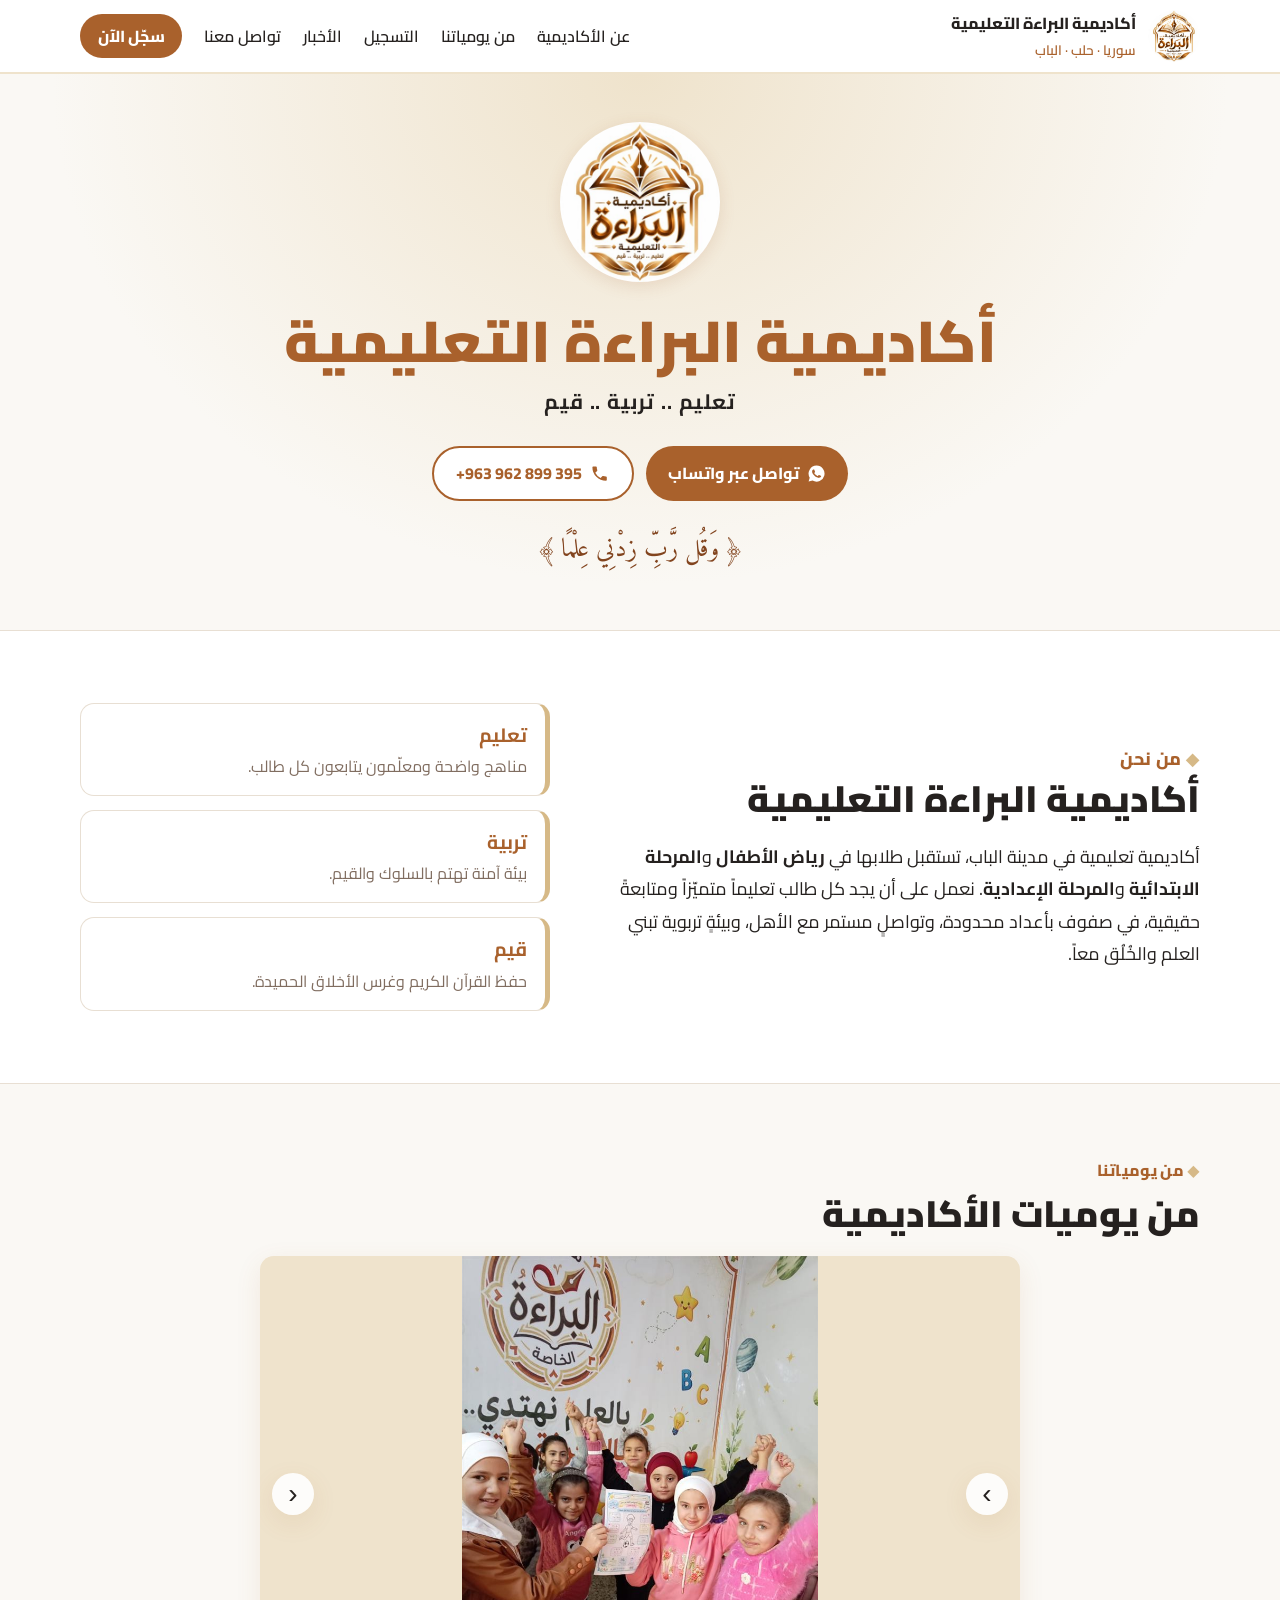
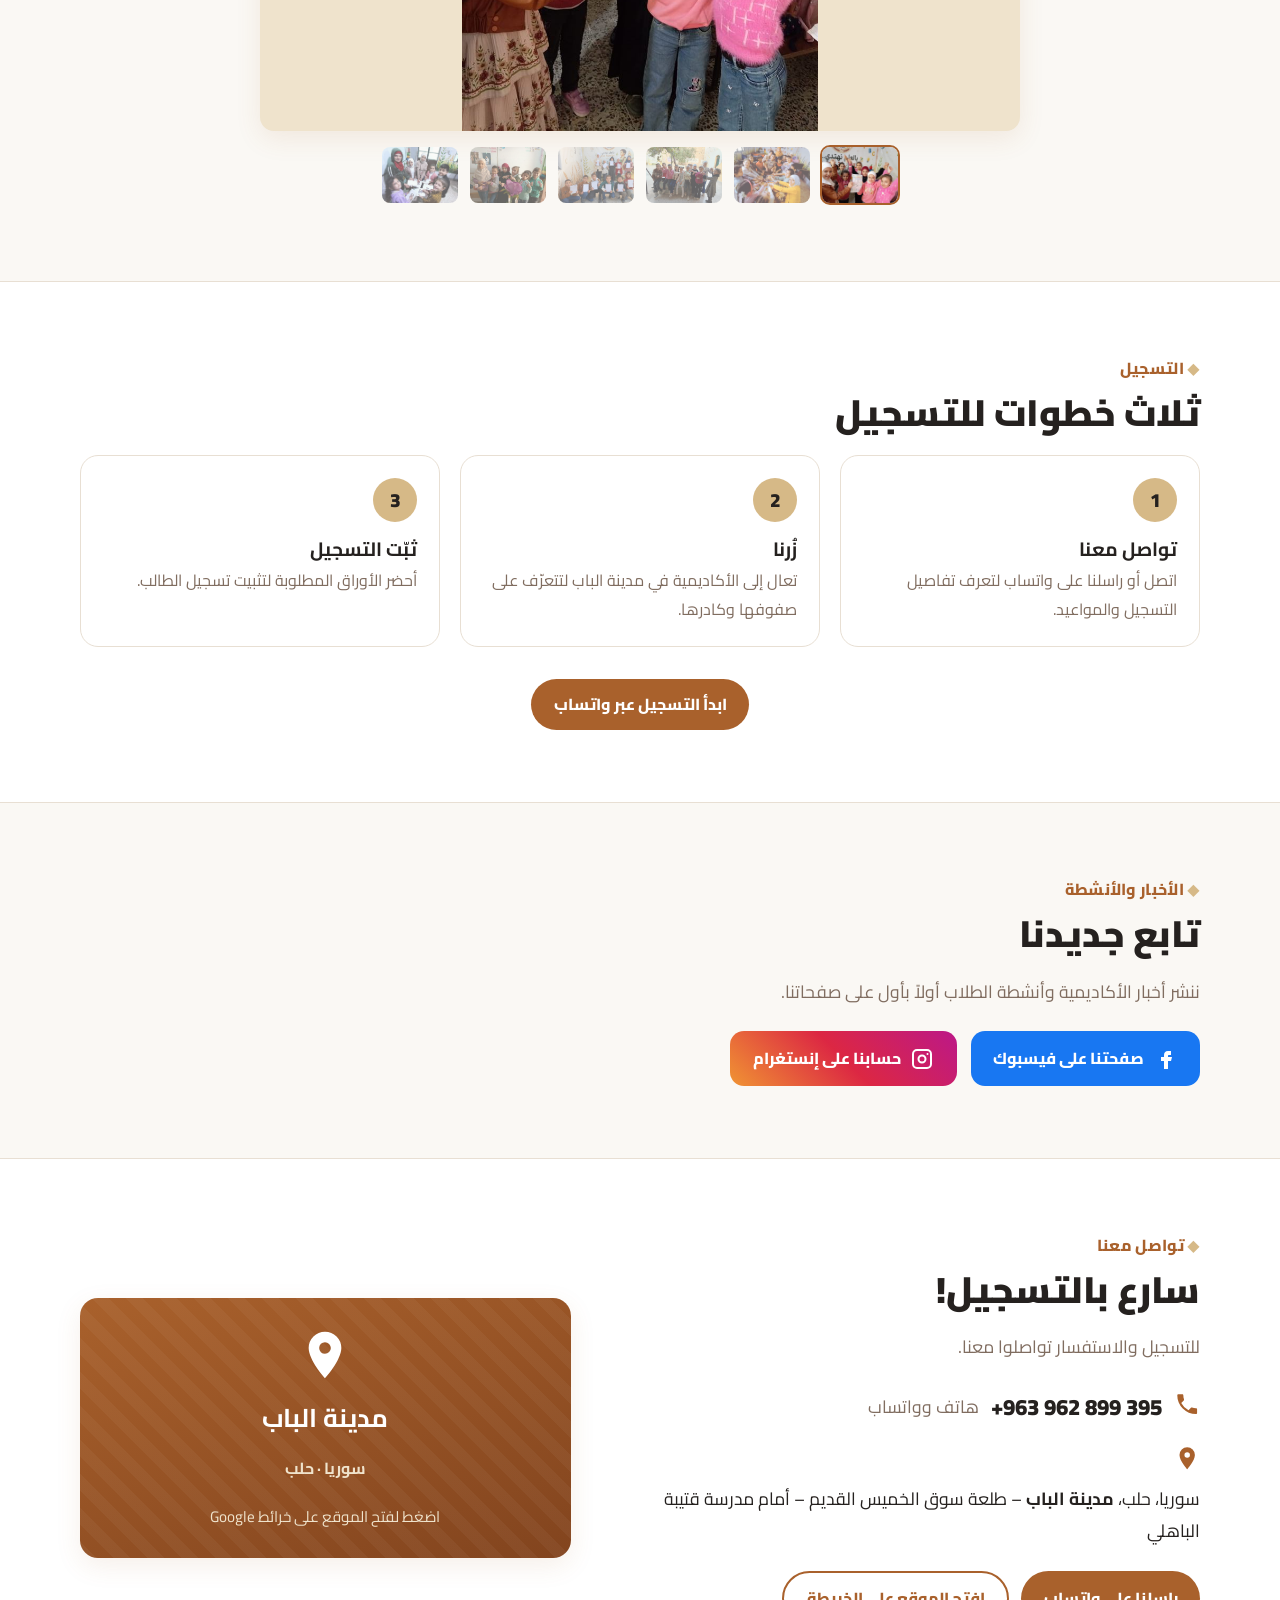
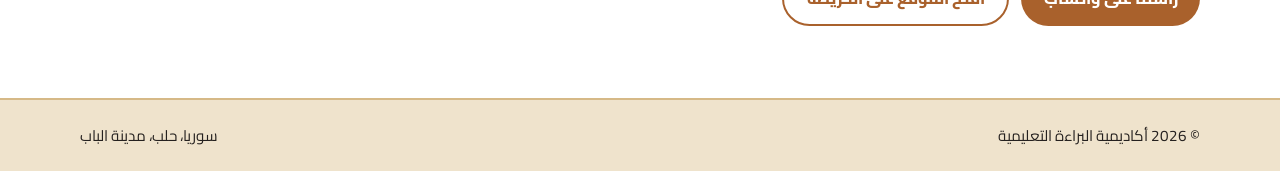
==== index.html @ 38bf805b "The site speaks for the Academy only: no sections block; kindergarten, primary and preparatory stage" ====
<!doctype html>
<html lang="ar" dir="rtl">
<head>
  <meta charset="utf-8">
  <meta name="viewport" content="width=device-width, initial-scale=1">
  <title>أكاديمية البراءة التعليمية | سوريا، حلب، الباب</title>
  <meta name="description" content="أكاديمية البراءة التعليمية في سوريا، حلب، مدينة الباب: رياض الأطفال، والمرحلة الابتدائية، والمرحلة الإعدادية.">
  <meta property="og:title" content="أكاديمية البراءة التعليمية">
  <meta property="og:description" content="أكاديمية البراءة التعليمية في سوريا، حلب، مدينة الباب: تعليم .. تربية .. قيم.">
  <link rel="canonical" href="https://albaraah.org/">
  <meta property="og:type" content="website">
  <meta property="og:url" content="https://albaraah.org/">
  <meta property="og:site_name" content="أكاديمية البراءة التعليمية">
  <meta property="og:image" content="https://albaraah.org/assets/share.jpg">
  <meta property="og:image:width" content="1200">
  <meta property="og:image:height" content="630">
  <meta property="og:locale" content="ar_SY">
  <meta name="twitter:card" content="summary_large_image">
  <meta name="theme-color" content="#a9612c">
  <link rel="icon" href="assets/favicon.png" type="image/png">
  <link rel="apple-touch-icon" href="assets/favicon.png">
  <link rel="preconnect" href="https://fonts.googleapis.com">
  <link rel="preconnect" href="https://fonts.gstatic.com" crossorigin>
  <link href="https://fonts.googleapis.com/css2?family=Amiri:wght@700&family=Cairo:wght@400;600;700;800;900&display=swap" rel="stylesheet">
  <link rel="stylesheet" href="styles.css?v=2026-11-25-academy">
</head>
<body>
  <header class="site-header">
    <div class="wrap header-row">
      <a class="brand" href="#top">
        <img src="assets/academy.jpg" alt="شعار أكاديمية البراءة التعليمية" width="52" height="52">
        <span><strong>أكاديمية البراءة التعليمية</strong><small>سوريا · حلب · الباب</small></span>
      </a>
      <input type="checkbox" id="menu-toggle" class="menu-toggle" aria-label="القائمة">
      <label for="menu-toggle" class="menu-button" aria-hidden="true"><span></span><span></span><span></span></label>
      <nav class="site-nav" aria-label="القائمة الرئيسية">
        <a href="#about">عن الأكاديمية</a>
        <a href="#gallery">من يومياتنا</a>
        <a href="#register">التسجيل</a>
        <a href="#news">الأخبار</a>
        <a href="#contact">تواصل معنا</a>
        <a class="btn btn-gold nav-cta" href="https://wa.me/963962899395?text=%D8%A7%D9%84%D8%B3%D9%84%D8%A7%D9%85%20%D8%B9%D9%84%D9%8A%D9%83%D9%85%D8%8C%20%D8%A3%D8%B1%D9%8A%D8%AF%20%D8%A7%D9%84%D8%A7%D8%B3%D8%AA%D9%81%D8%B3%D8%A7%D8%B1%20%D8%B9%D9%86%20%D8%A7%D9%84%D8%AA%D8%B3%D8%AC%D9%8A%D9%84" target="_blank" rel="noopener">سجّل الآن</a>
      </nav>
    </div>
  </header>

  <main id="top">
    <section class="hero">
      <div class="wrap hero-inner">
        <div class="hero-logos">
          <img src="assets/academy.jpg" alt="شعار أكاديمية البراءة التعليمية" width="150" height="150" class="hero-logo-main">
        </div>
        <h1>أكاديمية البراءة التعليمية</h1>
        <p class="hero-motto">تعليم .. تربية .. قيم</p>
        <div class="hero-actions">
          <a class="btn btn-gold" href="https://wa.me/963962899395?text=%D8%A7%D9%84%D8%B3%D9%84%D8%A7%D9%85%20%D8%B9%D9%84%D9%8A%D9%83%D9%85%D8%8C%20%D8%A3%D8%B1%D9%8A%D8%AF%20%D8%A7%D9%84%D8%A7%D8%B3%D8%AA%D9%81%D8%B3%D8%A7%D8%B1%20%D8%B9%D9%86%20%D8%A7%D9%84%D8%AA%D8%B3%D8%AC%D9%8A%D9%84" target="_blank" rel="noopener">
            <svg viewBox="0 0 24 24" aria-hidden="true"><path d="M12 2a10 10 0 0 0-8.6 15.1L2 22l5-1.3A10 10 0 1 0 12 2Zm5.3 14.1c-.2.6-1.3 1.2-1.8 1.2-.5.1-1 .2-3.3-.7-2.8-1.1-4.5-3.9-4.7-4.1-.1-.2-1.1-1.5-1.1-2.9s.7-2 1-2.3c.2-.3.5-.3.7-.3h.5c.2 0 .4 0 .6.5l.8 2c.1.2.1.4 0 .5l-.3.5-.4.4c-.1.2-.3.3-.1.6.2.3.7 1.2 1.6 2 1.1 1 2 1.3 2.3 1.4.3.2.5.1.6 0l.9-1c.2-.3.4-.2.6-.1l1.9.9c.3.1.5.2.5.3.1.2.1.7-.1 1.2Z"/></svg>
            تواصل عبر واتساب
          </a>
          <a class="btn btn-outline" href="tel:+963962899395">
            <svg viewBox="0 0 24 24" aria-hidden="true"><path d="M6.6 10.8a15.2 15.2 0 0 0 6.6 6.6l2.2-2.2c.3-.3.7-.4 1-.2 1.1.4 2.3.6 3.6.6.6 0 1 .4 1 1V20c0 .6-.4 1-1 1A17 17 0 0 1 3 4c0-.6.4-1 1-1h3.5c.6 0 1 .4 1 1 0 1.3.2 2.5.6 3.6.1.3 0 .7-.2 1l-2.3 2.2Z"/></svg>
            <span dir="ltr">+963 962 899 395</span>
          </a>
        </div>
        <p class="verse">﴿ وَقُل رَّبِّ زِدْنِي عِلْمًا ﴾</p>
      </div>
    </section>

    <section id="about" class="section">
      <div class="wrap about">
        <div>
          <p class="eyebrow">من نحن</p>
          <h2>أكاديمية البراءة التعليمية</h2>
          <p>أكاديمية تعليمية في مدينة الباب، تستقبل طلابها في <strong>رياض الأطفال</strong> و<strong>المرحلة الابتدائية</strong> و<strong>المرحلة الإعدادية</strong>. نعمل على أن يجد كل طالب تعليماً متميّزاً ومتابعةً حقيقية، في صفوف بأعداد محدودة، وتواصلٍ مستمر مع الأهل، وبيئةٍ تربوية تبني العلم والخُلُق معاً.</p>
        </div>
        <ul class="values">
          <li><strong>تعليم</strong><span>مناهج واضحة ومعلّمون يتابعون كل طالب.</span></li>
          <li><strong>تربية</strong><span>بيئة آمنة تهتم بالسلوك والقيم.</span></li>
          <li><strong>قيم</strong><span>حفظ القرآن الكريم وغرس الأخلاق الحميدة.</span></li>
        </ul>
      </div>
    </section>

    <section id="gallery" class="section section-tint">
      <div class="wrap">
        <p class="eyebrow">من يومياتنا</p>
        <h2>من يوميات الأكاديمية</h2>
        <div class="gallery" data-gallery>
          <div class="gallery-stage">
            <img class="gallery-main" src="assets/school-1.jpg" alt="طالبات يحتفلن بإنجاز ورقة عمل في الرياضيات" width="674" height="900" loading="lazy">
            <button type="button" class="gallery-arrow gallery-prev" aria-label="الصورة السابقة">›</button>
            <button type="button" class="gallery-arrow gallery-next" aria-label="الصورة التالية">‹</button>
          </div>
          <div class="gallery-thumbs">
            <button type="button" class="is-active"><img src="assets/school-1.jpg" alt="طالبات يحتفلن بإنجاز ورقة عمل في الرياضيات" loading="lazy"></button>
            <button type="button"><img src="assets/school-2.jpg" alt="طلاب الصف في نشاط مشترك داخل القاعة" loading="lazy"></button>
            <button type="button"><img src="assets/school-3.jpg" alt="طالبات في ساحة المدرسة" loading="lazy"></button>
            <button type="button"><img src="assets/school-4.jpg" alt="طلاب يعرضون دفاترهم أمام لوحة المدرسة" loading="lazy"></button>
            <button type="button"><img src="assets/school-5.jpg" alt="طالبات مكرّمات بملصقات التشجيع في حصة التربية الدينية" loading="lazy"></button>
            <button type="button"><img src="assets/school-6.jpg" alt="طلاب يحصلون على أوسمة التميّز على دفاترهم" loading="lazy"></button>
          </div>
        </div>
      </div>
    </section>

    <section id="register" class="section">
      <div class="wrap">
        <p class="eyebrow">التسجيل</p>
        <h2>ثلاث خطوات للتسجيل</h2>
        <ol class="steps">
          <li><strong>تواصل معنا</strong><span>اتصل أو راسلنا على واتساب لتعرف تفاصيل التسجيل والمواعيد.</span></li>
          <li><strong>زُرنا</strong><span>تعال إلى الأكاديمية في مدينة الباب لتتعرّف على صفوفها وكادرها.</span></li>
          <li><strong>ثبّت التسجيل</strong><span>أحضر الأوراق المطلوبة لتثبيت تسجيل الطالب.</span></li>
        </ol>
        <div class="center"><a class="btn btn-gold" href="https://wa.me/963962899395" target="_blank" rel="noopener">ابدأ التسجيل عبر واتساب</a></div>
      </div>
    </section>

    <section id="news" class="section section-tint">
      <div class="wrap">
        <p class="eyebrow">الأخبار والأنشطة</p>
        <h2>تابع جديدنا</h2>
        <p class="lead">ننشر أخبار الأكاديمية وأنشطة الطلاب أولاً بأول على صفحاتنا.</p>
        <div class="social">
          <a class="social-link fb" href="https://www.facebook.com/Schoolalbaraah" target="_blank" rel="noopener">
            <svg viewBox="0 0 24 24" aria-hidden="true"><path d="M14 8h3V4h-3c-2.8 0-4 1.8-4 4.3V10H7v4h3v8h4v-8h3l1-4h-4V8.6c0-.4.3-.6.7-.6Z"/></svg>
            صفحتنا على فيسبوك
          </a>
          <a class="social-link ig" href="https://www.instagram.com/albaraah_school" target="_blank" rel="noopener">
            <svg viewBox="0 0 24 24" aria-hidden="true"><path d="M7 2h10a5 5 0 0 1 5 5v10a5 5 0 0 1-5 5H7a5 5 0 0 1-5-5V7a5 5 0 0 1 5-5Zm0 2a3 3 0 0 0-3 3v10a3 3 0 0 0 3 3h10a3 3 0 0 0 3-3V7a3 3 0 0 0-3-3H7Zm5 3.5a4.5 4.5 0 1 1 0 9 4.5 4.5 0 0 1 0-9Zm0 2a2.5 2.5 0 1 0 0 5 2.5 2.5 0 0 0 0-5ZM17.5 6a1 1 0 1 1 0 2 1 1 0 0 1 0-2Z"/></svg>
            حسابنا على إنستغرام
          </a>
        </div>
      </div>
    </section>

    <section id="contact" class="section contact">
      <div class="wrap contact-grid">
        <div>
          <p class="eyebrow">تواصل معنا</p>
          <h2>سارع بالتسجيل!</h2>
          <p class="lead">للتسجيل والاستفسار تواصلوا معنا.</p>
          <ul class="contact-list">
            <li><svg viewBox="0 0 24 24" aria-hidden="true"><path d="M6.6 10.8a15.2 15.2 0 0 0 6.6 6.6l2.2-2.2c.3-.3.7-.4 1-.2 1.1.4 2.3.6 3.6.6.6 0 1 .4 1 1V20c0 .6-.4 1-1 1A17 17 0 0 1 3 4c0-.6.4-1 1-1h3.5c.6 0 1 .4 1 1 0 1.3.2 2.5.6 3.6.1.3 0 .7-.2 1l-2.3 2.2Z"/></svg><a href="tel:+963962899395" dir="ltr">+963 962 899 395</a><span class="muted">هاتف وواتساب</span></li>
            <li><svg viewBox="0 0 24 24" aria-hidden="true"><path d="M12 2a7 7 0 0 0-7 7c0 5.2 7 13 7 13s7-7.8 7-13a7 7 0 0 0-7-7Zm0 9.5a2.5 2.5 0 1 1 0-5 2.5 2.5 0 0 1 0 5Z"/></svg><span>سوريا، حلب، <strong>مدينة الباب</strong> – طلعة سوق الخميس القديم – أمام مدرسة قتيبة الباهلي</span></li>
          </ul>
          <div class="contact-actions">
            <a class="btn btn-gold" href="https://wa.me/963962899395" target="_blank" rel="noopener">راسلنا على واتساب</a>
            <a class="btn btn-dark" href="https://maps.app.goo.gl/GENuMQyEyhuiEsmD9" target="_blank" rel="noopener">افتح الموقع على الخريطة</a>
          </div>
        </div>
        <a class="map-card" href="https://maps.app.goo.gl/GENuMQyEyhuiEsmD9" target="_blank" rel="noopener" aria-label="موقع الأكاديمية على خرائط Google">
          <svg viewBox="0 0 24 24" aria-hidden="true"><path d="M12 2a7 7 0 0 0-7 7c0 5.2 7 13 7 13s7-7.8 7-13a7 7 0 0 0-7-7Zm0 9.5a2.5 2.5 0 1 1 0-5 2.5 2.5 0 0 1 0 5Z"/></svg>
          <strong>مدينة الباب</strong>
          <span>سوريا · حلب</span>
          <em>اضغط لفتح الموقع على خرائط Google</em>
        </a>
      </div>
    </section>
  </main>

  <footer class="site-footer">
    <div class="wrap footer-row">
      <p>© 2026 أكاديمية البراءة التعليمية</p>
      <p>سوريا، حلب، مدينة الباب</p>
    </div>
  </footer>
  <dialog class="viewer" id="viewer" aria-label="عرض الصورة">
    <img alt="">
    <button type="button" class="viewer-close" aria-label="إغلاق">×</button>
  </dialog>
  <script>
    // Photos open full size; a click anywhere or Esc closes them.
    (function () {
      var viewer = document.getElementById('viewer'), big = viewer.querySelector('img');
      document.querySelectorAll('.card-photo, .gallery-main').forEach(function (photo) {
        photo.tabIndex = 0;
        photo.setAttribute('role', 'button');
        function open() { big.src = photo.src; big.alt = photo.alt; viewer.showModal(); }
        photo.addEventListener('click', open);
        photo.addEventListener('keydown', function (e) { if (e.key === 'Enter' || e.key === ' ') { e.preventDefault(); open(); } });
      });
      viewer.addEventListener('click', function () { viewer.close(); });
      // Gallery: one main photo; the thumbnails and arrows choose which.
      document.querySelectorAll('[data-gallery]').forEach(function (gallery) {
        var main = gallery.querySelector('.gallery-main'), thumbs = [].slice.call(gallery.querySelectorAll('.gallery-thumbs button')), current = 0;
        function show(i) {
          current = (i + thumbs.length) % thumbs.length;
          var img = thumbs[current].querySelector('img');
          main.src = img.src; main.alt = img.alt;
          thumbs.forEach(function (t, n) { t.classList.toggle('is-active', n === current); });
          thumbs[current].scrollIntoView({ block: 'nearest', inline: 'nearest' });
        }
        thumbs.forEach(function (t, n) { t.addEventListener('click', function () { show(n); }); });
        gallery.querySelector('.gallery-prev').addEventListener('click', function () { show(current - 1); });
        gallery.querySelector('.gallery-next').addEventListener('click', function () { show(current + 1); });
      });
    })();
  </script>
</body>
</html>
---- styles.css ----
/* The visual identity is the academy's logo: copper and sand on white, with near-black text. */
:root {
  --copper: #a9612c;
  --copper-dark: #82441e;
  --sand: #d6b987;
  --sand-light: #efe3cc;
  --white: #ffffff;
  --cream: #faf8f4;
  --ink: #25211f;
  --muted: #806d60;
  --line: #e8dfd3;
  /* older names, kept for the rules below */
  --brown-900: var(--ink);
  --brown-800: var(--ink);
  --brown-700: var(--copper-dark);
  --brown: var(--copper);
  --gold: var(--sand);
  --gold-light: var(--sand-light);
  --paper: var(--white);
  --blue: var(--copper-dark);
  --green: var(--copper);
  --radius: 18px;
  --shadow: 0 8px 26px rgba(169, 97, 44, .10);
}

* { box-sizing: border-box; }
html { scroll-behavior: smooth; }
body {
  margin: 0;
  font-family: "Cairo", system-ui, sans-serif;
  color: var(--ink);
  background: var(--white);
  line-height: 1.8;
  -webkit-font-smoothing: antialiased;
}
img { max-width: 100%; display: block; }
a { color: inherit; }
h1, h2, h3 { line-height: 1.3; margin: 0; }
.wrap { width: min(1120px, 100% - 32px); margin-inline: auto; }
svg { width: 1.2em; height: 1.2em; fill: currentColor; flex: none; }

/* ------------------------------------------------------------ buttons */
.btn {
  display: inline-flex; align-items: center; gap: .5em;
  padding: .7em 1.4em; border-radius: 999px;
  font-weight: 800; text-decoration: none; font-size: 1rem;
  transition: transform .15s, background .15s;
}
.btn:hover { transform: translateY(-2px); }
.btn-gold { background: var(--copper); color: var(--white); }
.btn-gold:hover { background: var(--copper-dark); }
.btn-outline { border: 2px solid var(--copper); color: var(--copper); background: var(--white); }
.btn-dark { border: 2px solid var(--copper); color: var(--copper); background: var(--white); }

/* ------------------------------------------------------------ header */
.site-header {
  position: sticky; top: 0; z-index: 10;
  background: rgba(255, 255, 255, .96); backdrop-filter: blur(6px);
  border-bottom: 2px solid var(--sand-light);
}
.header-row { display: flex; align-items: center; justify-content: space-between; gap: 16px; min-height: 72px; }
.brand { display: flex; align-items: center; gap: 12px; text-decoration: none; color: var(--ink); }
.brand img { width: 52px; height: 52px; border-radius: 50%; object-fit: cover; }
.brand strong { display: block; font-size: 1rem; font-weight: 800; }
.brand small { display: block; color: var(--copper); font-size: .85rem; font-weight: 600; }
.site-nav { display: flex; align-items: center; gap: 22px; }
.site-nav a:not(.btn) { color: var(--ink); text-decoration: none; font-weight: 600; }
.site-nav a:not(.btn):hover { color: var(--copper); }
.nav-cta { padding: .45em 1.1em; }
.menu-toggle, .menu-button { display: none; }

/* ------------------------------------------------------------ hero */
.hero {
  text-align: center;
  background:
    radial-gradient(ellipse at 50% 0%, var(--sand-light), transparent 65%),
    var(--cream);
  border-bottom: 1px solid var(--line);
  padding: 48px 0 56px;
}
.hero-logos { display: flex; justify-content: center; align-items: center; gap: clamp(8px, 3vw, 18px); margin-bottom: 22px; }
.hero-logos img { width: clamp(56px, 20vw, 92px); height: clamp(56px, 20vw, 92px); border-radius: 50%; object-fit: cover; background: var(--white); box-shadow: 0 4px 16px rgba(169, 97, 44, .15); }
.hero-logos .hero-logo-main { width: clamp(96px, 34vw, 160px); height: clamp(96px, 34vw, 160px); }
.pill { display: inline-block; margin: 0 0 14px; padding: .3em 1.4em; border-radius: 999px; background: var(--sand-light); color: var(--copper-dark); font-weight: 800; }
.hero h1 { font-size: clamp(2rem, 6vw, 3.6rem); font-weight: 900; color: var(--copper); }
.hero-motto { margin: 4px 0 26px; color: var(--ink); font-size: 1.3rem; font-weight: 700; letter-spacing: .04em; }
.hero-actions { display: flex; justify-content: center; flex-wrap: wrap; gap: 12px; }
.verse { font-family: "Amiri", serif; font-size: 1.6rem; color: var(--copper-dark); margin: 26px 0 0; }

/* ------------------------------------------------------------ sections */
.section { padding: 72px 0; }
.section-tint { background: var(--cream); border-block: 1px solid var(--line); }
.section h2 { font-size: clamp(1.6rem, 4vw, 2.3rem); font-weight: 900; color: var(--brown-800); margin-bottom: 18px; }
.eyebrow { margin: 0 0 6px; color: var(--brown); font-weight: 800; letter-spacing: .02em; }
.eyebrow::before { content: "◆ "; color: var(--gold); }
.lead { color: var(--muted); font-size: 1.1rem; margin: 0 0 24px; }
.center { text-align: center; margin-top: 32px; }

.about { display: grid; grid-template-columns: 1.3fr 1fr; gap: 40px; align-items: center; }
.about p { font-size: 1.12rem; margin: 0; }
.values { list-style: none; margin: 0; padding: 0; display: grid; gap: 14px; }
.values li { background: var(--paper); border: 1px solid var(--line); border-inline-start: 5px solid var(--gold); border-radius: 14px; padding: 14px 18px; }
.values strong { display: block; font-size: 1.2rem; color: var(--brown); }
.values span { color: var(--muted); }

.cards { display: grid; grid-template-columns: repeat(auto-fit, minmax(min(280px, 100%), 1fr)); gap: 20px; }
.card {
  --accent: var(--brown);
  background: var(--paper); border-radius: var(--radius); padding: 24px;
  box-shadow: var(--shadow); border-top: 6px solid var(--accent);
}
.card-gold { --accent: var(--gold); }
.card-blue { --accent: var(--blue); }
.card-green { --accent: var(--green); }
.card > img { width: 72px; height: 72px; border-radius: 50%; object-fit: cover; border: 2px solid var(--line); margin-bottom: 12px; }
.card-icon { display: grid; place-items: center; width: 72px; height: 72px; border-radius: 18px; background: var(--accent); color: #fff; margin-bottom: 12px; }
.card-icon svg { width: 38px; height: 38px; }
.card h3 { font-size: 1.3rem; font-weight: 900; color: var(--accent); }
.card-gold h3 { color: var(--brown-700); }
.card .tag { display: inline-block; margin: 8px 0 10px; padding: .1em .9em; border-radius: 999px; background: var(--accent); color: #fff; font-size: .9rem; font-weight: 700; }
.card-gold .tag { color: var(--brown-900); }
.card ul { margin: 0; padding-inline-start: 1.2em; color: var(--muted); }
.card li::marker { color: var(--gold); }
.card .card-photo { display: block; width: 100%; height: auto; aspect-ratio: 4 / 3; object-fit: cover; border-radius: 12px; margin-top: 16px; }
.gallery-title { margin: 28px 0 12px; font-size: 1.2rem; font-weight: 900; color: var(--brown-700); }
.gallery { max-width: 760px; margin-inline: auto; }
.gallery-stage { position: relative; border-radius: 14px; overflow: hidden; background: var(--sand-light, #efe3cc); box-shadow: var(--shadow); }
.gallery-main { display: block; width: 100%; height: auto; aspect-ratio: 16 / 10; object-fit: contain; }
.gallery-arrow { position: absolute; top: 50%; transform: translateY(-50%); width: 42px; height: 42px; border: 0; border-radius: 50%; background: rgba(255, 255, 255, .9); color: var(--ink); font-size: 28px; line-height: 1; cursor: pointer; box-shadow: var(--shadow); }
.gallery-prev { right: 12px; }
.gallery-next { left: 12px; }
.gallery-thumbs { display: flex; gap: 8px; margin-top: 10px; overflow-x: auto; padding: 4px; }
.gallery-thumbs > :first-child { margin-inline-start: auto; }
.gallery-thumbs > :last-child { margin-inline-end: auto; }
.gallery-thumbs button { flex: 0 0 auto; padding: 0; border: 2px solid transparent; border-radius: 10px; background: none; cursor: pointer; opacity: .6; transition: opacity .2s, border-color .2s; }
.gallery-thumbs button:hover { opacity: .9; }
.gallery-thumbs button.is-active { opacity: 1; border-color: var(--copper, #a9612c); }
.gallery-thumbs img { display: block; width: 76px; height: 56px; object-fit: cover; border-radius: 8px; }
.card-photo, .gallery-main { cursor: zoom-in; }
.card-photo { transition: transform .2s; }
.card-photo:hover { transform: scale(1.02); }
.viewer { border: 0; padding: 0; background: transparent; max-width: 96vw; max-height: 92vh; overflow: visible; }
.viewer::backdrop { background: rgba(20, 14, 10, .88); }
.viewer img { display: block; max-width: 96vw; max-height: 92vh; width: auto; height: auto; border-radius: 12px; cursor: zoom-out; }
.viewer-close { position: absolute; top: -14px; left: -14px; width: 40px; height: 40px; border: 0; border-radius: 50%; background: #fff; color: var(--ink); font-size: 26px; line-height: 1; cursor: pointer; box-shadow: var(--shadow); }

/* One block per unit (school, kindergarten, institute), its colour on the side. */
.unit { --accent: var(--brown); background: var(--paper); border-radius: var(--radius); border-inline-start: 6px solid var(--accent); padding: 28px; margin-top: 24px; scroll-margin-top: 90px; }
.unit-gold { --accent: var(--gold); }
.unit-green { --accent: var(--green); }
.unit-head { display: flex; align-items: center; gap: 18px; margin-bottom: 14px; }
.unit-head img { width: 96px; height: 96px; border-radius: 50%; object-fit: cover; background: #fff; border: 3px solid var(--accent); flex: none; }
.unit h3 { font-size: clamp(1.35rem, 3.5vw, 1.8rem); font-weight: 900; color: var(--brown-800); }
.unit > p { font-size: 1.08rem; margin: 0 0 20px; }
.unit .tag { display: inline-block; margin: 6px 0 0; padding: .1em .9em; border-radius: 999px; background: var(--accent); color: #fff; font-size: .92rem; font-weight: 700; }
.unit-gold .tag { color: var(--brown-900); }
.card h4 { font-size: 1.2rem; font-weight: 900; color: var(--accent); margin: 0 0 6px; }
.points { list-style: none; padding: 0; margin: 0; display: grid; grid-template-columns: repeat(auto-fit, minmax(min(230px, 100%), 1fr)); gap: 10px; }
.points li { background: var(--paper); border: 1px solid var(--line); border-radius: 12px; padding: 10px 14px; font-weight: 600; }
.points li::before { content: "◆ "; color: var(--accent); }

.steps { list-style: none; counter-reset: step; padding: 0; margin: 0; display: grid; grid-template-columns: repeat(auto-fit, minmax(240px, 1fr)); gap: 20px; }
.steps li { counter-increment: step; background: var(--paper); border: 1px solid var(--line); border-radius: var(--radius); padding: 22px; position: relative; }
.steps li::before { content: counter(step); display: grid; place-items: center; width: 44px; height: 44px; border-radius: 50%; background: var(--gold); color: var(--brown-900); font-weight: 900; font-size: 1.2rem; margin-bottom: 10px; }
.steps strong { display: block; font-size: 1.2rem; color: var(--brown-800); }
.steps span { color: var(--muted); }

.social { display: flex; flex-wrap: wrap; gap: 14px; }
.social-link { display: inline-flex; align-items: center; gap: .6em; padding: .8em 1.4em; border-radius: 14px; color: #fff; text-decoration: none; font-weight: 800; }
.social-link svg { width: 1.5em; height: 1.5em; }
.social-link.fb { background: #1877f2; }
.social-link.ig { background: linear-gradient(45deg, #f09433, #dc2743 50%, #bc1888); }

.contact { background: var(--white); }
.contact-grid { display: grid; grid-template-columns: 1.2fr 1fr; gap: 40px; align-items: center; }
.contact-list { list-style: none; padding: 0; margin: 0 0 24px; display: grid; gap: 14px; font-size: 1.1rem; }
.contact-list li { display: flex; align-items: flex-start; gap: 12px; flex-wrap: wrap; }
.contact-list svg { color: var(--brown); width: 1.5em; height: 1.5em; margin-top: .2em; }
.contact-list a { font-weight: 900; font-size: 1.4rem; text-decoration: none; color: var(--brown-900); }
.muted { color: var(--muted); align-self: center; }
.contact-actions { display: flex; flex-wrap: wrap; gap: 12px; }
.map-card {
  display: grid; place-items: center; text-align: center; gap: 4px;
  min-height: 260px; border-radius: var(--radius); text-decoration: none; color: var(--white);
  background:
    repeating-linear-gradient(45deg, rgba(255, 255, 255, .04) 0 12px, transparent 12px 24px),
    linear-gradient(160deg, var(--copper), var(--copper-dark));
  box-shadow: var(--shadow); padding: 24px;
}
.map-card svg { width: 56px; height: 56px; color: var(--white); }
.map-card strong { font-size: 1.6rem; }
.map-card span { color: var(--gold-light); font-weight: 700; }
.map-card em { font-style: normal; color: var(--sand-light); font-size: .95rem; margin-top: 8px; }

.site-footer { background: var(--sand-light); color: var(--ink); border-top: 2px solid var(--sand); padding: 22px 0; font-size: .95rem; }
.footer-row { display: flex; justify-content: space-between; flex-wrap: wrap; gap: 8px; }
.footer-row p { margin: 0; }

/* The page shown for a link that does not exist. */
.not-found { min-height: 100vh; display: grid; place-content: center; justify-items: center; gap: 14px; text-align: center; padding: 24px; background: radial-gradient(ellipse at 50% 0%, var(--sand-light), transparent 65%), var(--cream); }
.not-found img { width: 140px; height: 140px; border-radius: 50%; object-fit: cover; }
.not-found h1 { color: var(--copper); font-size: clamp(1.8rem, 5vw, 2.6rem); font-weight: 900; }
.not-found p { margin: 0 0 8px; color: var(--muted); font-size: 1.1rem; }

/* ------------------------------------------------------------ phones */
@media (max-width: 860px) {
  .menu-button { display: grid; gap: 5px; cursor: pointer; padding: 10px; }
  .menu-button span { display: block; width: 26px; height: 3px; border-radius: 2px; background: var(--copper); }
  .site-nav {
    display: none; position: absolute; inset-inline: 0; top: 100%;
    flex-direction: column; align-items: stretch; gap: 0;
    background: var(--white); border-bottom: 2px solid var(--sand-light); padding: 8px 16px 16px;
  }
  .site-nav a:not(.btn) { padding: 12px 4px; border-bottom: 1px solid var(--line); }
  .nav-cta { margin-top: 12px; justify-content: center; }
  .menu-toggle:checked ~ .site-nav { display: flex; }
  .about, .contact-grid { grid-template-columns: 1fr; }
  .section { padding: 52px 0; }
}
@media (max-width: 480px) {
  .brand strong { font-size: .88rem; }
  .brand small { font-size: .78rem; }
  .brand img { width: 44px; height: 44px; }
  .cards { grid-template-columns: 1fr; }
  .btn { width: 100%; justify-content: center; }
  .unit { padding: 18px 16px; }
  .unit-head { flex-direction: column; text-align: center; gap: 10px; }
  .unit .tag { border-radius: 12px; padding: .2em .8em; }
  .card { padding: 18px; }
}
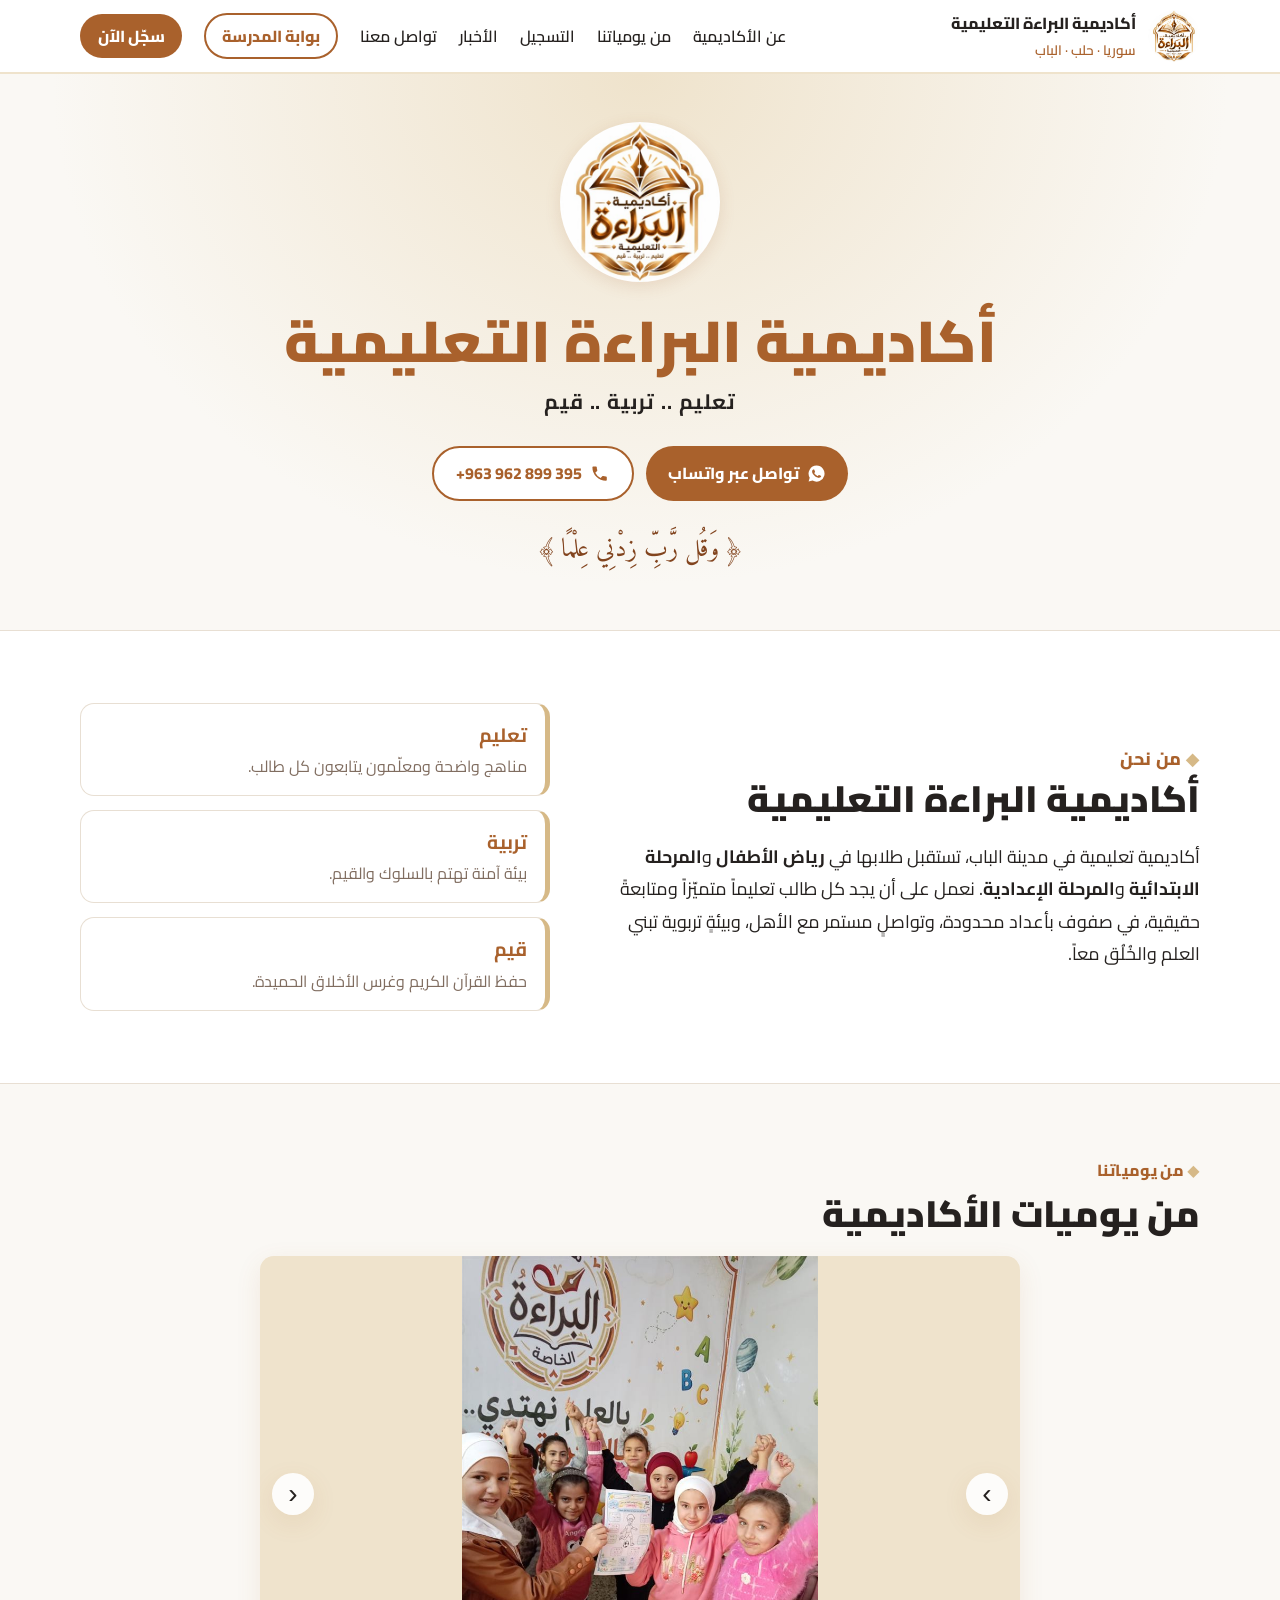
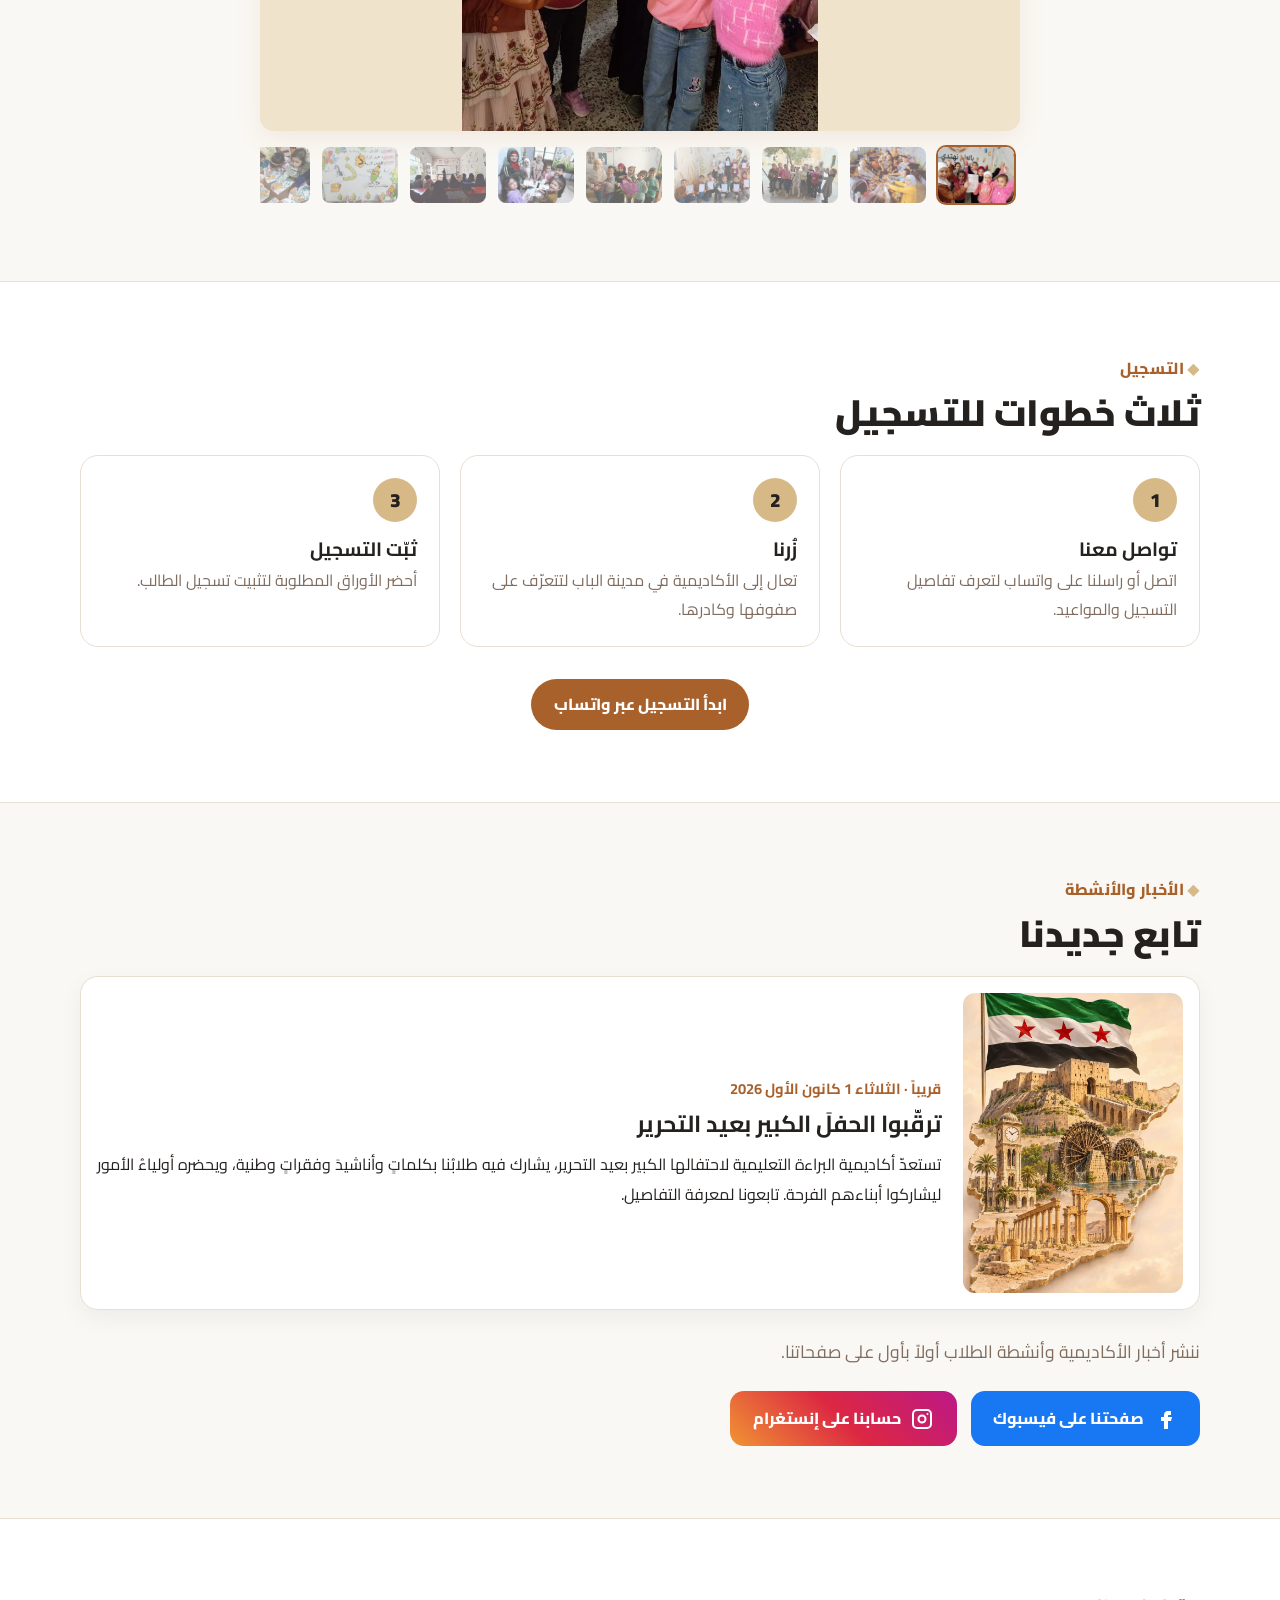
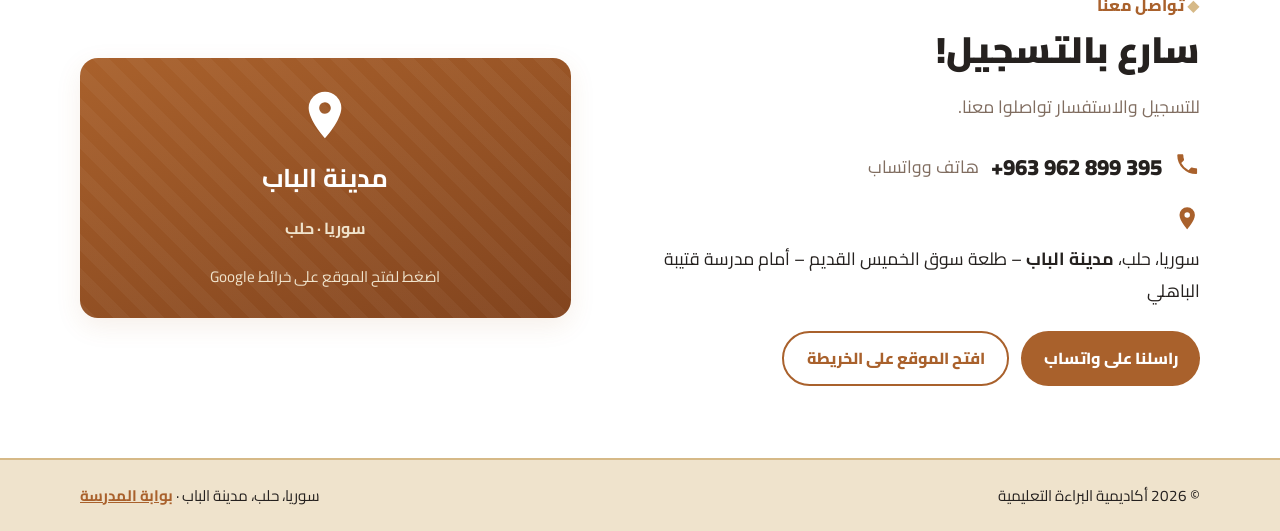
==== commit 358ce139: "Portal button, preparatory and kindergarten photos in the Academy gallery, news section with the Lib" ====
--- a/index.html
+++ b/index.html
@@ -22,7 +22,7 @@
   <link rel="preconnect" href="https://fonts.googleapis.com">
   <link rel="preconnect" href="https://fonts.gstatic.com" crossorigin>
   <link href="https://fonts.googleapis.com/css2?family=Amiri:wght@700&family=Cairo:wght@400;600;700;800;900&display=swap" rel="stylesheet">
-  <link rel="stylesheet" href="styles.css?v=2026-11-25-academy">
+  <link rel="stylesheet" href="styles.css?v=2026-11-25-news">
 </head>
 <body>
   <header class="site-header">
@@ -39,6 +39,7 @@
         <a href="#register">التسجيل</a>
         <a href="#news">الأخبار</a>
         <a href="#contact">تواصل معنا</a>
+        <a class="btn btn-outline nav-portal" href="https://portal.albaraah.org/" target="_blank" rel="noopener">بوابة المدرسة</a>
         <a class="btn btn-gold nav-cta" href="https://wa.me/963962899395?text=%D8%A7%D9%84%D8%B3%D9%84%D8%A7%D9%85%20%D8%B9%D9%84%D9%8A%D9%83%D9%85%D8%8C%20%D8%A3%D8%B1%D9%8A%D8%AF%20%D8%A7%D9%84%D8%A7%D8%B3%D8%AA%D9%81%D8%B3%D8%A7%D8%B1%20%D8%B9%D9%86%20%D8%A7%D9%84%D8%AA%D8%B3%D8%AC%D9%8A%D9%84" target="_blank" rel="noopener">سجّل الآن</a>
       </nav>
     </div>
@@ -98,6 +99,11 @@
             <button type="button"><img src="assets/school-4.jpg" alt="طلاب يعرضون دفاترهم أمام لوحة المدرسة" loading="lazy"></button>
             <button type="button"><img src="assets/school-5.jpg" alt="طالبات مكرّمات بملصقات التشجيع في حصة التربية الدينية" loading="lazy"></button>
             <button type="button"><img src="assets/school-6.jpg" alt="طلاب يحصلون على أوسمة التميّز على دفاترهم" loading="lazy"></button>
+            <button type="button"><img src="assets/grade9-course.jpg" alt="حصة لطلاب المرحلة الإعدادية" loading="lazy"></button>
+            <button type="button"><img src="assets/kg-1.jpg" alt="أطفال الروضة يتدرّبون على كتابة حرف الذال على اللوح" loading="lazy"></button>
+            <button type="button"><img src="assets/kg-2.jpg" alt="نشاط فني: تلوين حبّات الذرة مع حرف الذال" loading="lazy"></button>
+            <button type="button"><img src="assets/kg-3.jpg" alt="أطفال الروضة يكتبون أشكال حرف الذال في دفاترهم" loading="lazy"></button>
+            <button type="button"><img src="assets/kg-4.jpg" alt="أطفال الروضة أمام لوح درس العدد تسعة" loading="lazy"></button>
           </div>
         </div>
       </div>
@@ -120,6 +126,16 @@
       <div class="wrap">
         <p class="eyebrow">الأخبار والأنشطة</p>
         <h2>تابع جديدنا</h2>
+        <div class="news-list">
+          <article class="news-item">
+            <img src="assets/news-liberation.jpg" alt="علم سوريا فوق خريطتها ومعالمها: قلعة حلب وساعة حمص ونواعير حماة وأقواس تدمر" width="800" height="1200" loading="lazy">
+            <div class="news-body">
+              <p class="news-date">قريباً · الثلاثاء 1 كانون الأول 2026</p>
+              <h3>ترقّبوا الحفلَ الكبير بعيد التحرير</h3>
+              <p>تستعدّ أكاديمية البراءة التعليمية لاحتفالها الكبير بعيد التحرير، يشارك فيه طلابُنا بكلماتٍ وأناشيدَ وفقراتٍ وطنية، ويحضره أولياءُ الأمور ليشاركوا أبناءهم الفرحة. تابعونا لمعرفة التفاصيل.</p>
+            </div>
+          </article>
+        </div>
         <p class="lead">ننشر أخبار الأكاديمية وأنشطة الطلاب أولاً بأول على صفحاتنا.</p>
         <div class="social">
           <a class="social-link fb" href="https://www.facebook.com/Schoolalbaraah" target="_blank" rel="noopener">
@@ -162,7 +178,7 @@
   <footer class="site-footer">
     <div class="wrap footer-row">
       <p>© 2026 أكاديمية البراءة التعليمية</p>
-      <p>سوريا، حلب، مدينة الباب</p>
+      <p>سوريا، حلب، مدينة الباب · <a href="https://portal.albaraah.org/" target="_blank" rel="noopener">بوابة المدرسة</a></p>
     </div>
   </footer>
   <dialog class="viewer" id="viewer" aria-label="عرض الصورة">
@@ -173,7 +189,7 @@
     // Photos open full size; a click anywhere or Esc closes them.
     (function () {
       var viewer = document.getElementById('viewer'), big = viewer.querySelector('img');
-      document.querySelectorAll('.card-photo, .gallery-main').forEach(function (photo) {
+      document.querySelectorAll('.card-photo, .gallery-main, .news-item img').forEach(function (photo) {
         photo.tabIndex = 0;
         photo.setAttribute('role', 'button');
         function open() { big.src = photo.src; big.alt = photo.alt; viewer.showModal(); }
--- a/styles.css
+++ b/styles.css
@@ -67,6 +67,10 @@
 .site-nav a:not(.btn) { color: var(--ink); text-decoration: none; font-weight: 600; }
 .site-nav a:not(.btn):hover { color: var(--copper); }
 .nav-cta { padding: .45em 1.1em; }
+.nav-portal { padding: .4em 1em; border-width: 2px; }
+.site-nav a { white-space: nowrap; }
+@media (max-width: 1100px) and (min-width: 861px) { .site-nav { gap: 14px; font-size: .92rem; } }
+.site-footer a { color: var(--copper); font-weight: 700; }
 .menu-toggle, .menu-button { display: none; }
 
 /* ------------------------------------------------------------ hero */
@@ -202,6 +206,14 @@
 .not-found h1 { color: var(--copper); font-size: clamp(1.8rem, 5vw, 2.6rem); font-weight: 900; }
 .not-found p { margin: 0 0 8px; color: var(--muted); font-size: 1.1rem; }
 
+/* ------------------------------------------------------------ news */
+.news-list { display: grid; gap: 22px; margin: 10px 0 26px; }
+.news-item { display: grid; grid-template-columns: 220px 1fr; gap: 22px; align-items: center; background: var(--white); border: 1px solid var(--line); border-radius: 18px; padding: 16px; box-shadow: 0 8px 24px #0000000d; }
+.news-item img { width: 100%; height: 300px; object-fit: cover; border-radius: 12px; cursor: zoom-in; }
+.news-date { color: var(--copper); font-weight: 700; font-size: .92rem; margin: 0 0 6px; }
+.news-body h3 { margin: 0 0 10px; font-size: 1.45rem; }
+.news-body p:last-child { margin: 0; line-height: 1.9; }
+
 /* ------------------------------------------------------------ phones */
 @media (max-width: 860px) {
   .menu-button { display: grid; gap: 5px; cursor: pointer; padding: 10px; }
@@ -212,9 +224,11 @@
     background: var(--white); border-bottom: 2px solid var(--sand-light); padding: 8px 16px 16px;
   }
   .site-nav a:not(.btn) { padding: 12px 4px; border-bottom: 1px solid var(--line); }
-  .nav-cta { margin-top: 12px; justify-content: center; }
+  .nav-cta, .nav-portal { margin-top: 12px; justify-content: center; }
   .menu-toggle:checked ~ .site-nav { display: flex; }
   .about, .contact-grid { grid-template-columns: 1fr; }
+  .news-item { grid-template-columns: 1fr; }
+  .news-item img { height: 260px; }
   .section { padding: 52px 0; }
 }
 @media (max-width: 480px) {
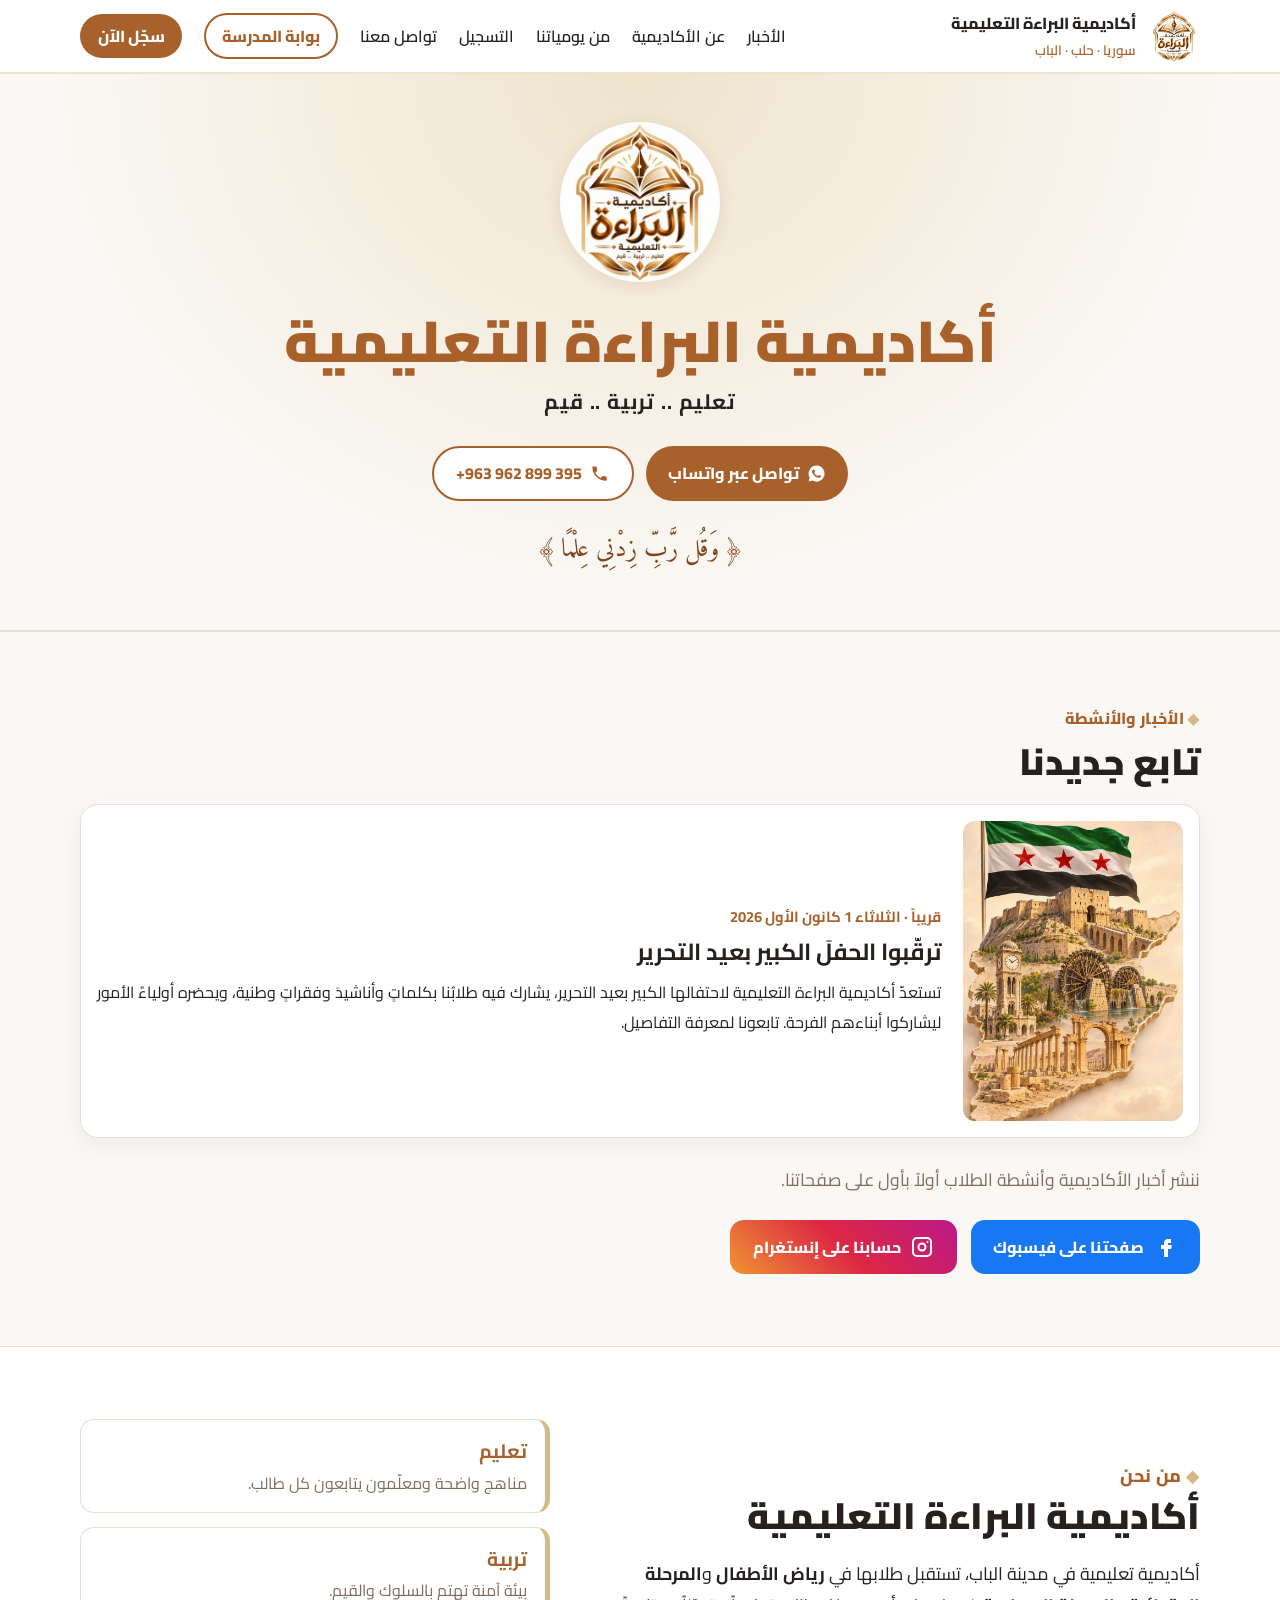
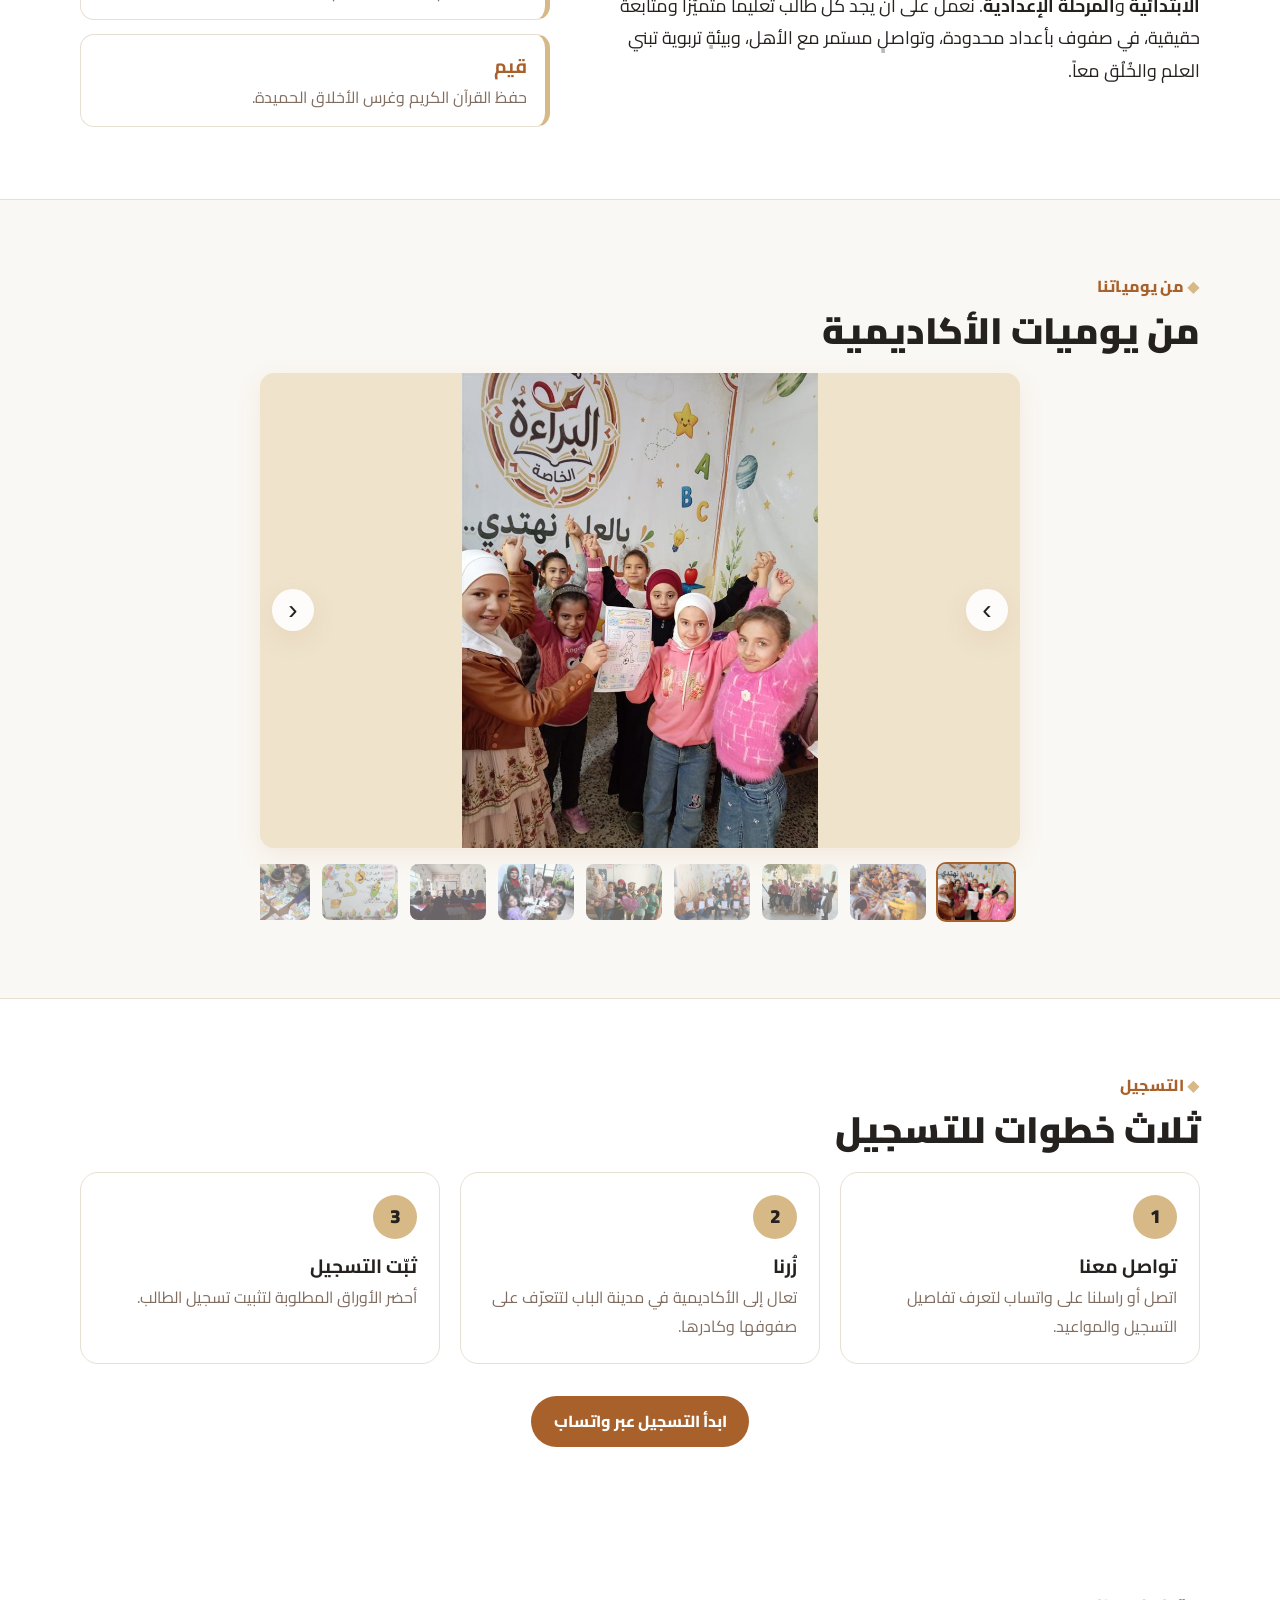
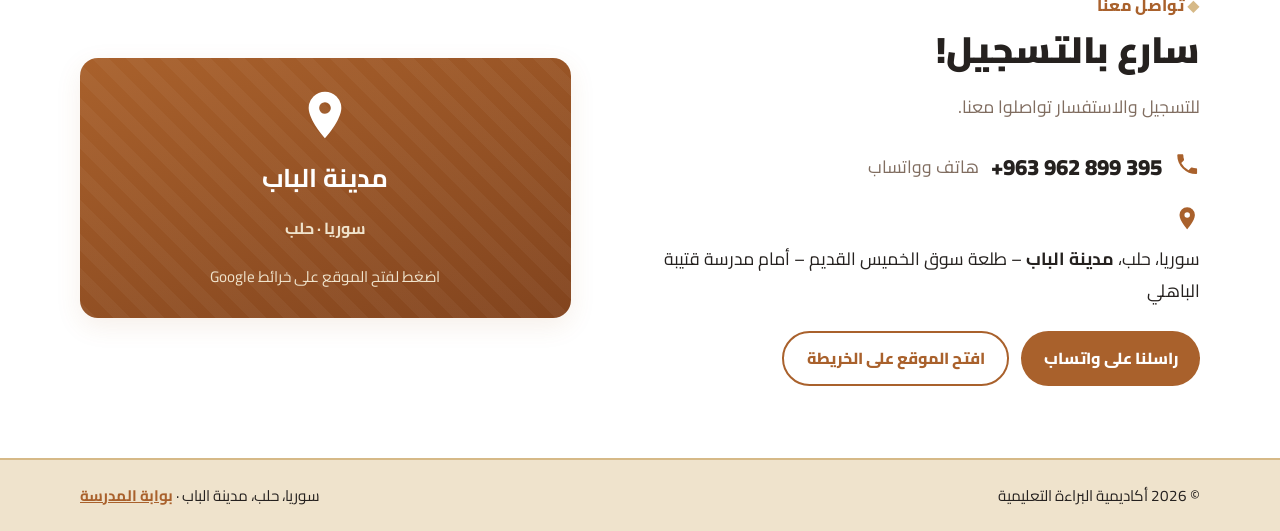
==== commit dc78bf6c: "News right under the top banner; news.json for the portal's latest-news card Co-Authored-By: Claude " ====
--- a/index.html
+++ b/index.html
@@ -34,10 +34,10 @@
       <input type="checkbox" id="menu-toggle" class="menu-toggle" aria-label="القائمة">
       <label for="menu-toggle" class="menu-button" aria-hidden="true"><span></span><span></span><span></span></label>
       <nav class="site-nav" aria-label="القائمة الرئيسية">
+        <a href="#news">الأخبار</a>
         <a href="#about">عن الأكاديمية</a>
         <a href="#gallery">من يومياتنا</a>
         <a href="#register">التسجيل</a>
-        <a href="#news">الأخبار</a>
         <a href="#contact">تواصل معنا</a>
         <a class="btn btn-outline nav-portal" href="https://portal.albaraah.org/" target="_blank" rel="noopener">بوابة المدرسة</a>
         <a class="btn btn-gold nav-cta" href="https://wa.me/963962899395?text=%D8%A7%D9%84%D8%B3%D9%84%D8%A7%D9%85%20%D8%B9%D9%84%D9%8A%D9%83%D9%85%D8%8C%20%D8%A3%D8%B1%D9%8A%D8%AF%20%D8%A7%D9%84%D8%A7%D8%B3%D8%AA%D9%81%D8%B3%D8%A7%D8%B1%20%D8%B9%D9%86%20%D8%A7%D9%84%D8%AA%D8%B3%D8%AC%D9%8A%D9%84" target="_blank" rel="noopener">سجّل الآن</a>
@@ -64,6 +64,34 @@
           </a>
         </div>
         <p class="verse">﴿ وَقُل رَّبِّ زِدْنِي عِلْمًا ﴾</p>
+      </div>
+    </section>
+
+    <section id="news" class="section section-tint">
+      <div class="wrap">
+        <p class="eyebrow">الأخبار والأنشطة</p>
+        <h2>تابع جديدنا</h2>
+        <div class="news-list">
+          <article class="news-item">
+            <img src="assets/news-liberation.jpg" alt="علم سوريا فوق خريطتها ومعالمها: قلعة حلب وساعة حمص ونواعير حماة وأقواس تدمر" width="800" height="1200" loading="lazy">
+            <div class="news-body">
+              <p class="news-date">قريباً · الثلاثاء 1 كانون الأول 2026</p>
+              <h3>ترقّبوا الحفلَ الكبير بعيد التحرير</h3>
+              <p>تستعدّ أكاديمية البراءة التعليمية لاحتفالها الكبير بعيد التحرير، يشارك فيه طلابُنا بكلماتٍ وأناشيدَ وفقراتٍ وطنية، ويحضره أولياءُ الأمور ليشاركوا أبناءهم الفرحة. تابعونا لمعرفة التفاصيل.</p>
+            </div>
+          </article>
+        </div>
+        <p class="lead">ننشر أخبار الأكاديمية وأنشطة الطلاب أولاً بأول على صفحاتنا.</p>
+        <div class="social">
+          <a class="social-link fb" href="https://www.facebook.com/Schoolalbaraah" target="_blank" rel="noopener">
+            <svg viewBox="0 0 24 24" aria-hidden="true"><path d="M14 8h3V4h-3c-2.8 0-4 1.8-4 4.3V10H7v4h3v8h4v-8h3l1-4h-4V8.6c0-.4.3-.6.7-.6Z"/></svg>
+            صفحتنا على فيسبوك
+          </a>
+          <a class="social-link ig" href="https://www.instagram.com/albaraah_school" target="_blank" rel="noopener">
+            <svg viewBox="0 0 24 24" aria-hidden="true"><path d="M7 2h10a5 5 0 0 1 5 5v10a5 5 0 0 1-5 5H7a5 5 0 0 1-5-5V7a5 5 0 0 1 5-5Zm0 2a3 3 0 0 0-3 3v10a3 3 0 0 0 3 3h10a3 3 0 0 0 3-3V7a3 3 0 0 0-3-3H7Zm5 3.5a4.5 4.5 0 1 1 0 9 4.5 4.5 0 0 1 0-9Zm0 2a2.5 2.5 0 1 0 0 5 2.5 2.5 0 0 0 0-5ZM17.5 6a1 1 0 1 1 0 2 1 1 0 0 1 0-2Z"/></svg>
+            حسابنا على إنستغرام
+          </a>
+        </div>
       </div>
     </section>
 
@@ -119,34 +147,6 @@
           <li><strong>ثبّت التسجيل</strong><span>أحضر الأوراق المطلوبة لتثبيت تسجيل الطالب.</span></li>
         </ol>
         <div class="center"><a class="btn btn-gold" href="https://wa.me/963962899395" target="_blank" rel="noopener">ابدأ التسجيل عبر واتساب</a></div>
-      </div>
-    </section>
-
-    <section id="news" class="section section-tint">
-      <div class="wrap">
-        <p class="eyebrow">الأخبار والأنشطة</p>
-        <h2>تابع جديدنا</h2>
-        <div class="news-list">
-          <article class="news-item">
-            <img src="assets/news-liberation.jpg" alt="علم سوريا فوق خريطتها ومعالمها: قلعة حلب وساعة حمص ونواعير حماة وأقواس تدمر" width="800" height="1200" loading="lazy">
-            <div class="news-body">
-              <p class="news-date">قريباً · الثلاثاء 1 كانون الأول 2026</p>
-              <h3>ترقّبوا الحفلَ الكبير بعيد التحرير</h3>
-              <p>تستعدّ أكاديمية البراءة التعليمية لاحتفالها الكبير بعيد التحرير، يشارك فيه طلابُنا بكلماتٍ وأناشيدَ وفقراتٍ وطنية، ويحضره أولياءُ الأمور ليشاركوا أبناءهم الفرحة. تابعونا لمعرفة التفاصيل.</p>
-            </div>
-          </article>
-        </div>
-        <p class="lead">ننشر أخبار الأكاديمية وأنشطة الطلاب أولاً بأول على صفحاتنا.</p>
-        <div class="social">
-          <a class="social-link fb" href="https://www.facebook.com/Schoolalbaraah" target="_blank" rel="noopener">
-            <svg viewBox="0 0 24 24" aria-hidden="true"><path d="M14 8h3V4h-3c-2.8 0-4 1.8-4 4.3V10H7v4h3v8h4v-8h3l1-4h-4V8.6c0-.4.3-.6.7-.6Z"/></svg>
-            صفحتنا على فيسبوك
-          </a>
-          <a class="social-link ig" href="https://www.instagram.com/albaraah_school" target="_blank" rel="noopener">
-            <svg viewBox="0 0 24 24" aria-hidden="true"><path d="M7 2h10a5 5 0 0 1 5 5v10a5 5 0 0 1-5 5H7a5 5 0 0 1-5-5V7a5 5 0 0 1 5-5Zm0 2a3 3 0 0 0-3 3v10a3 3 0 0 0 3 3h10a3 3 0 0 0 3-3V7a3 3 0 0 0-3-3H7Zm5 3.5a4.5 4.5 0 1 1 0 9 4.5 4.5 0 0 1 0-9Zm0 2a2.5 2.5 0 1 0 0 5 2.5 2.5 0 0 0 0-5ZM17.5 6a1 1 0 1 1 0 2 1 1 0 0 1 0-2Z"/></svg>
-            حسابنا على إنستغرام
-          </a>
-        </div>
       </div>
     </section>
 
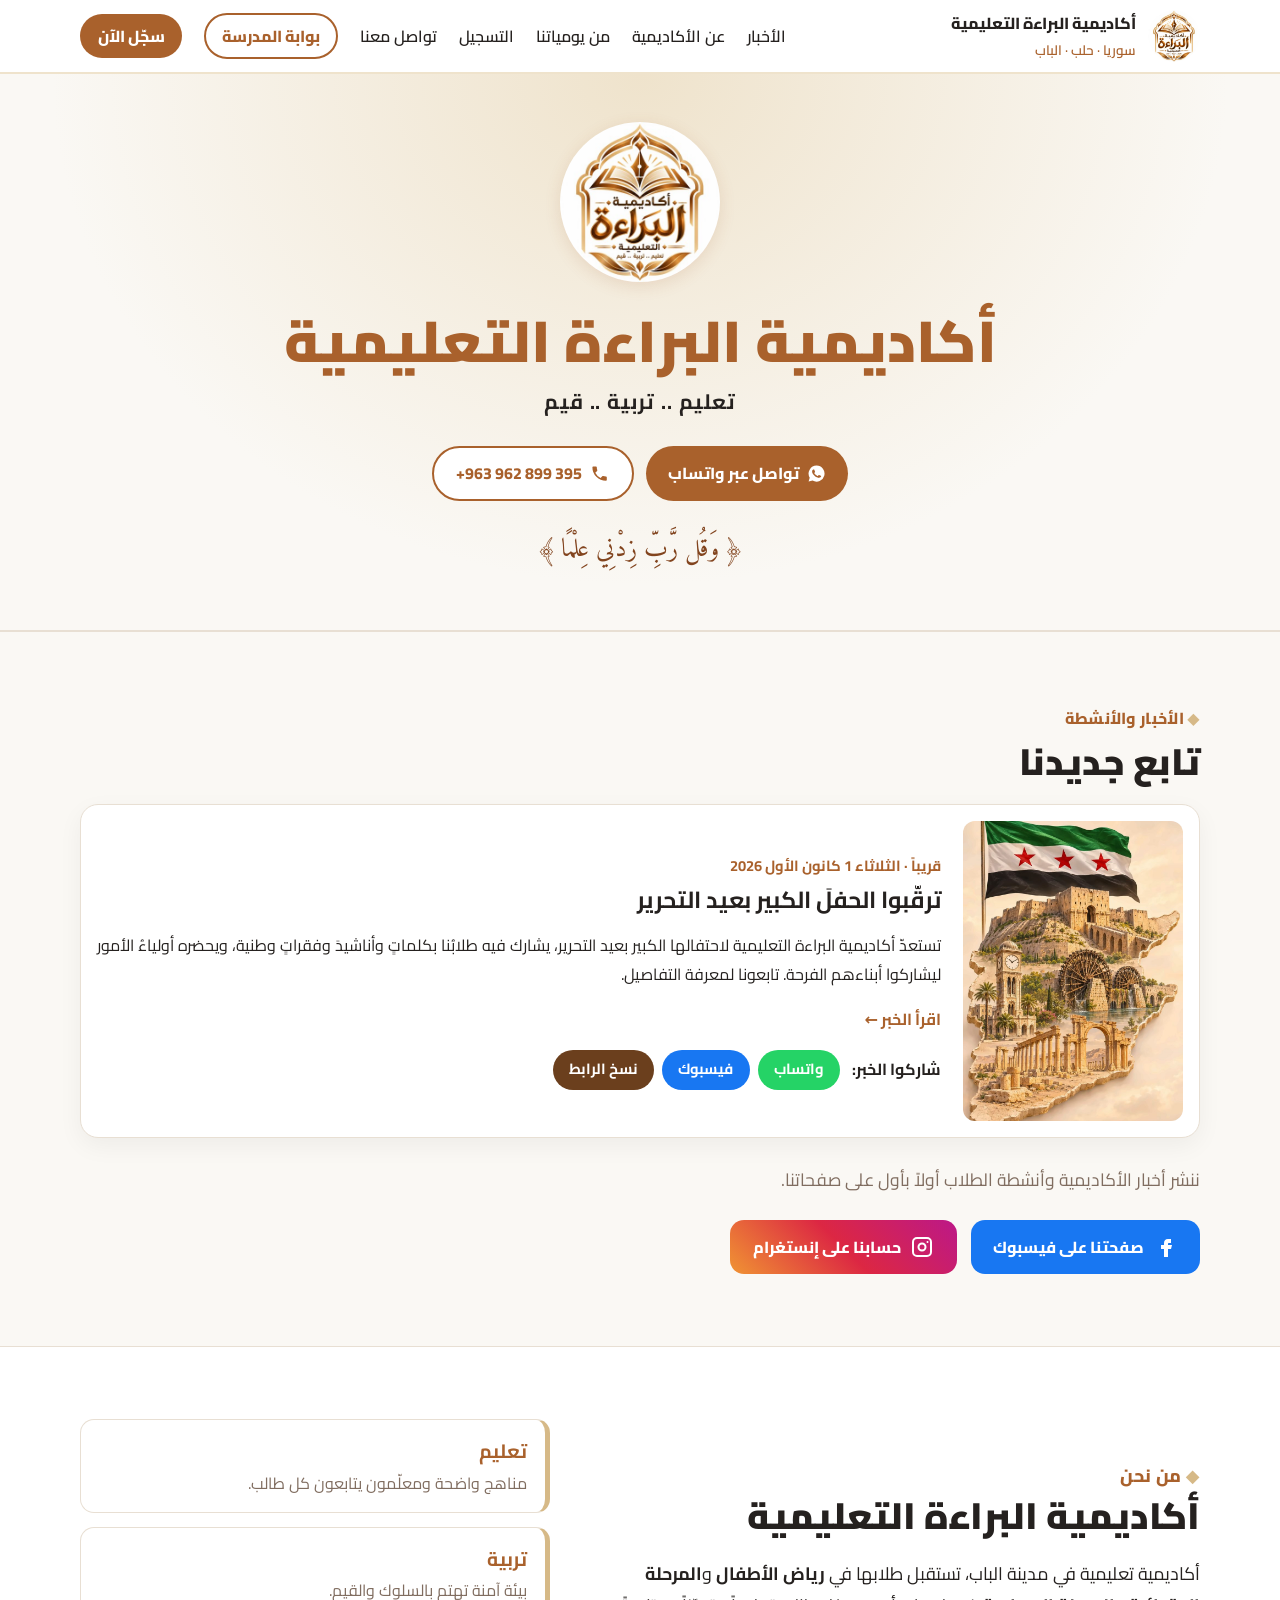
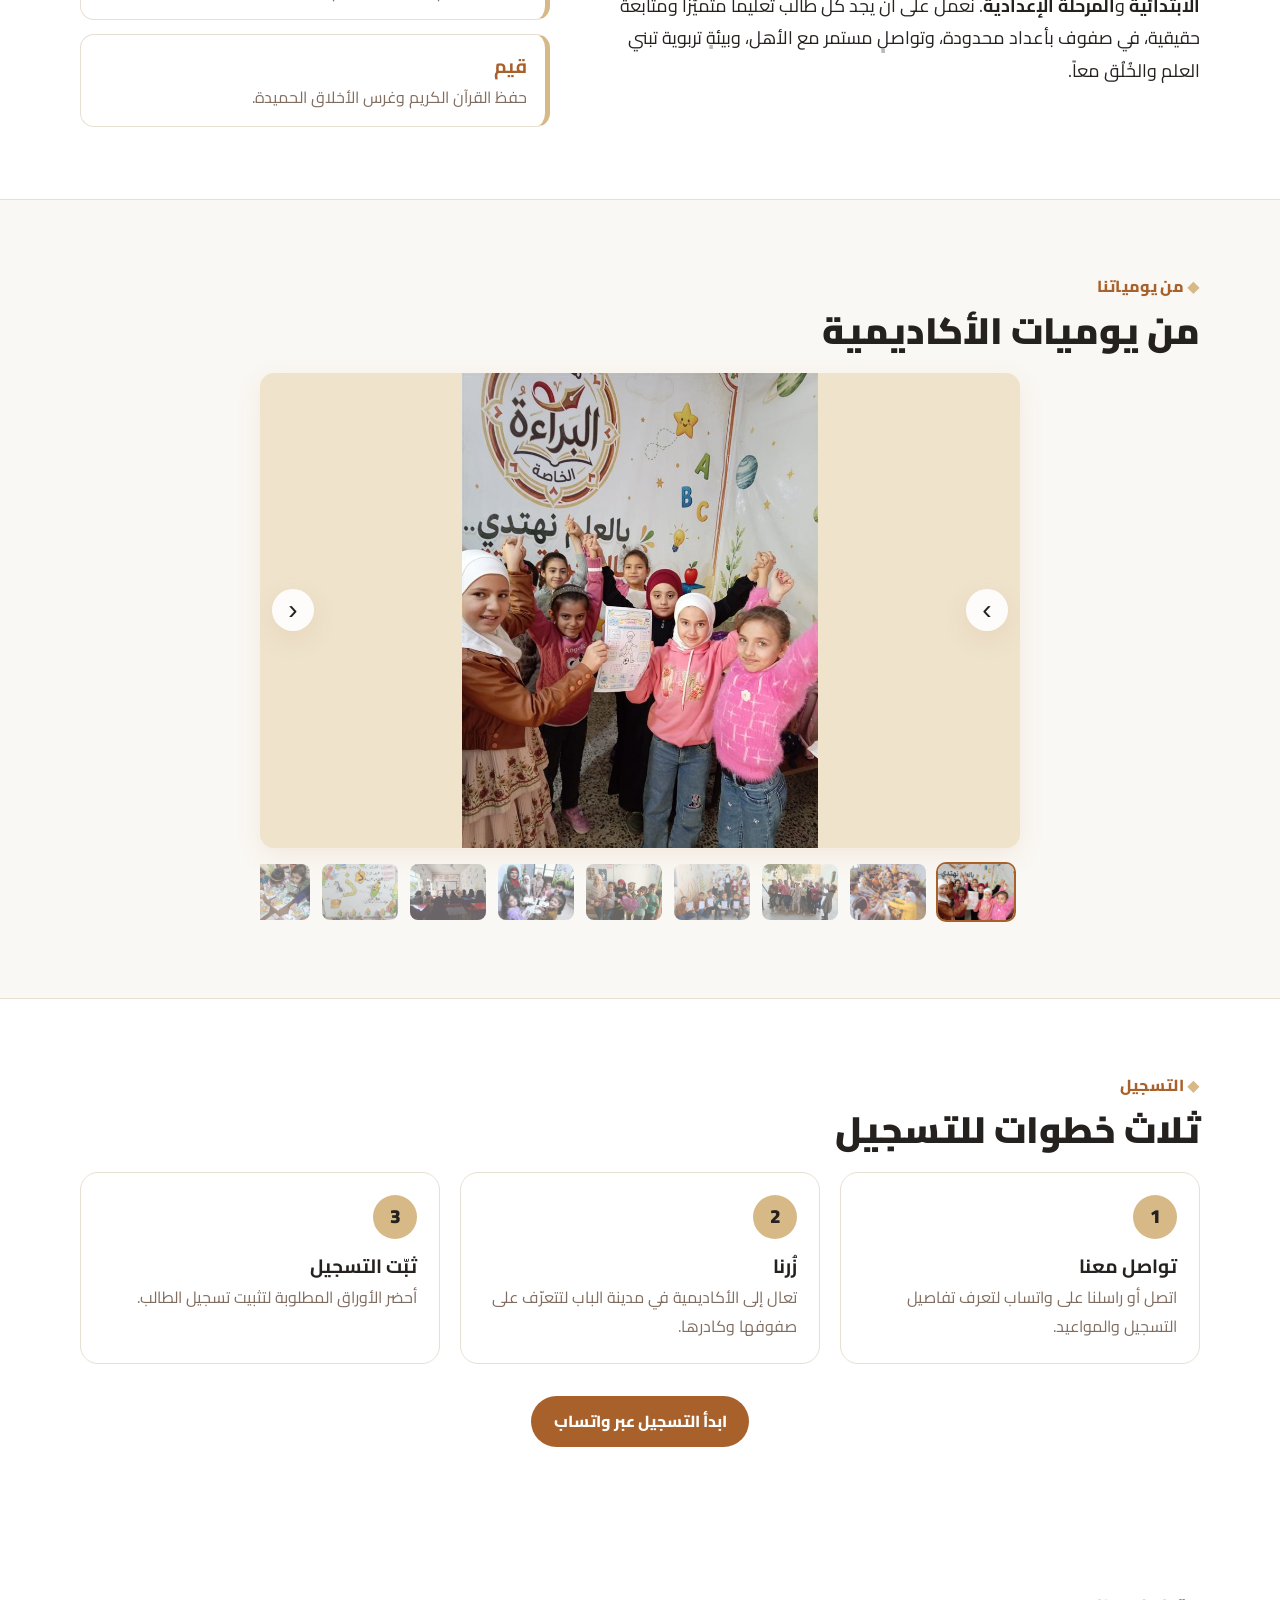
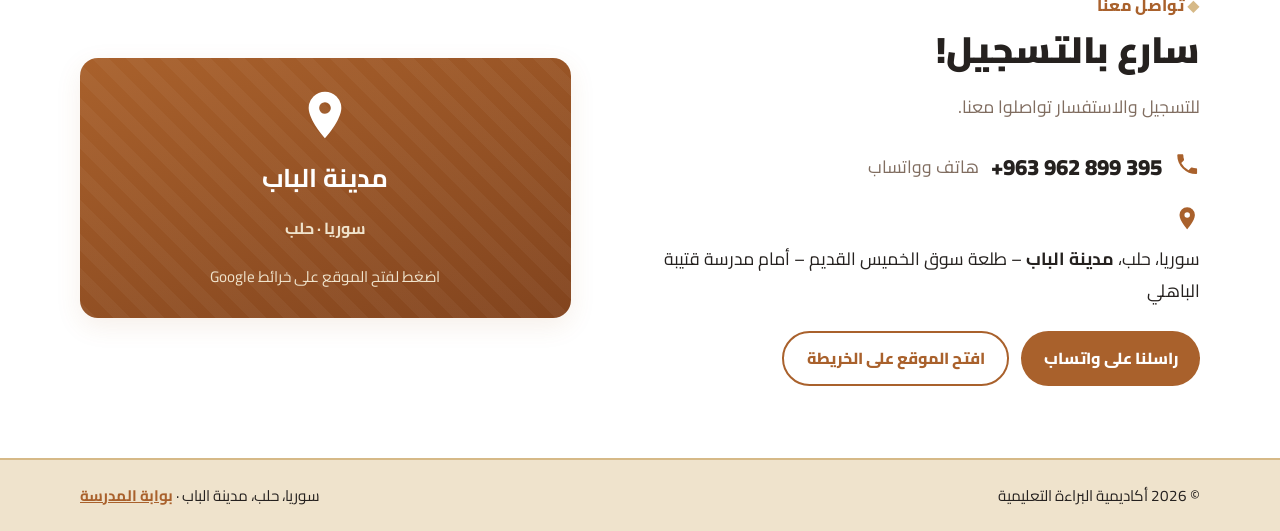
==== commit 1812097d: "A page for the Liberation Day news with its own share picture; WhatsApp, Facebook and copy-link butt" ====
--- a/index.html
+++ b/index.html
@@ -22,7 +22,7 @@
   <link rel="preconnect" href="https://fonts.googleapis.com">
   <link rel="preconnect" href="https://fonts.gstatic.com" crossorigin>
   <link href="https://fonts.googleapis.com/css2?family=Amiri:wght@700&family=Cairo:wght@400;600;700;800;900&display=swap" rel="stylesheet">
-  <link rel="stylesheet" href="styles.css?v=2026-11-25-news">
+  <link rel="stylesheet" href="styles.css?v=2026-11-25-share">
 </head>
 <body>
   <header class="site-header">
@@ -76,8 +76,15 @@
             <img src="assets/news-liberation.jpg" alt="علم سوريا فوق خريطتها ومعالمها: قلعة حلب وساعة حمص ونواعير حماة وأقواس تدمر" width="800" height="1200" loading="lazy">
             <div class="news-body">
               <p class="news-date">قريباً · الثلاثاء 1 كانون الأول 2026</p>
-              <h3>ترقّبوا الحفلَ الكبير بعيد التحرير</h3>
+              <h3><a href="/news/liberation">ترقّبوا الحفلَ الكبير بعيد التحرير</a></h3>
               <p>تستعدّ أكاديمية البراءة التعليمية لاحتفالها الكبير بعيد التحرير، يشارك فيه طلابُنا بكلماتٍ وأناشيدَ وفقراتٍ وطنية، ويحضره أولياءُ الأمور ليشاركوا أبناءهم الفرحة. تابعونا لمعرفة التفاصيل.</p>
+              <p><a class="news-more" href="/news/liberation">اقرأ الخبر ←</a></p>
+              <div class="share">
+                <span>شاركوا الخبر:</span>
+                <a class="share-btn share-wa" href="https://wa.me/?text=%D8%AA%D8%B1%D9%82%D9%91%D8%A8%D9%88%D8%A7%20%D8%A7%D9%84%D8%AD%D9%81%D9%84%D9%8E%20%D8%A7%D9%84%D9%83%D8%A8%D9%8A%D8%B1%20%D8%A8%D8%B9%D9%8A%D8%AF%20%D8%A7%D9%84%D8%AA%D8%AD%D8%B1%D9%8A%D8%B1%20%E2%80%94%20%D8%A3%D9%83%D8%A7%D8%AF%D9%8A%D9%85%D9%8A%D8%A9%20%D8%A7%D9%84%D8%A8%D8%B1%D8%A7%D8%A1%D8%A9%20%D8%A7%D9%84%D8%AA%D8%B9%D9%84%D9%8A%D9%85%D9%8A%D8%A9%0Ahttps%3A//albaraah.org/news/liberation" target="_blank" rel="noopener">واتساب</a>
+                <a class="share-btn share-fb" href="https://www.facebook.com/sharer/sharer.php?u=https%3A%2F%2Falbaraah.org%2Fnews%2Fliberation" target="_blank" rel="noopener">فيسبوك</a>
+                <button type="button" class="share-btn share-copy" data-copy="https://albaraah.org/news/liberation">نسخ الرابط</button>
+              </div>
             </div>
           </article>
         </div>
@@ -185,6 +192,7 @@
     <img alt="">
     <button type="button" class="viewer-close" aria-label="إغلاق">×</button>
   </dialog>
+  <script src="/share.js"></script>
   <script>
     // Photos open full size; a click anywhere or Esc closes them.
     (function () {
--- a/styles.css
+++ b/styles.css
@@ -214,6 +214,18 @@
 .news-body h3 { margin: 0 0 10px; font-size: 1.45rem; }
 .news-body p:last-child { margin: 0; line-height: 1.9; }
 
+/* ------------------------------------------------------------ one news item, sharing */
+.news-page { max-width: 760px; }
+.news-page h1 { font-size: clamp(1.6rem, 4vw, 2.3rem); margin: 6px 0 18px; }
+.news-hero { width: 100%; max-height: 640px; object-fit: cover; border-radius: 18px; margin-bottom: 18px; }
+.news-page p { line-height: 2; font-size: 1.05rem; }
+.news-body h3 a { color: inherit; text-decoration: none; }
+.news-more { color: var(--copper); font-weight: 700; text-decoration: none; }
+.share { display: flex; flex-wrap: wrap; align-items: center; gap: 8px; margin-top: 12px; }
+.share span { font-weight: 700; color: var(--ink); margin-inline-end: 4px; }
+.share-btn { border: 0; border-radius: 999px; padding: .45em 1.1em; font: inherit; font-weight: 700; font-size: .92rem; color: #fff; text-decoration: none; cursor: pointer; }
+.share-wa { background: #25d366; } .share-fb { background: #1877f2; } .share-copy { background: #6b3f1d; }
+
 /* ------------------------------------------------------------ phones */
 @media (max-width: 860px) {
   .menu-button { display: grid; gap: 5px; cursor: pointer; padding: 10px; }
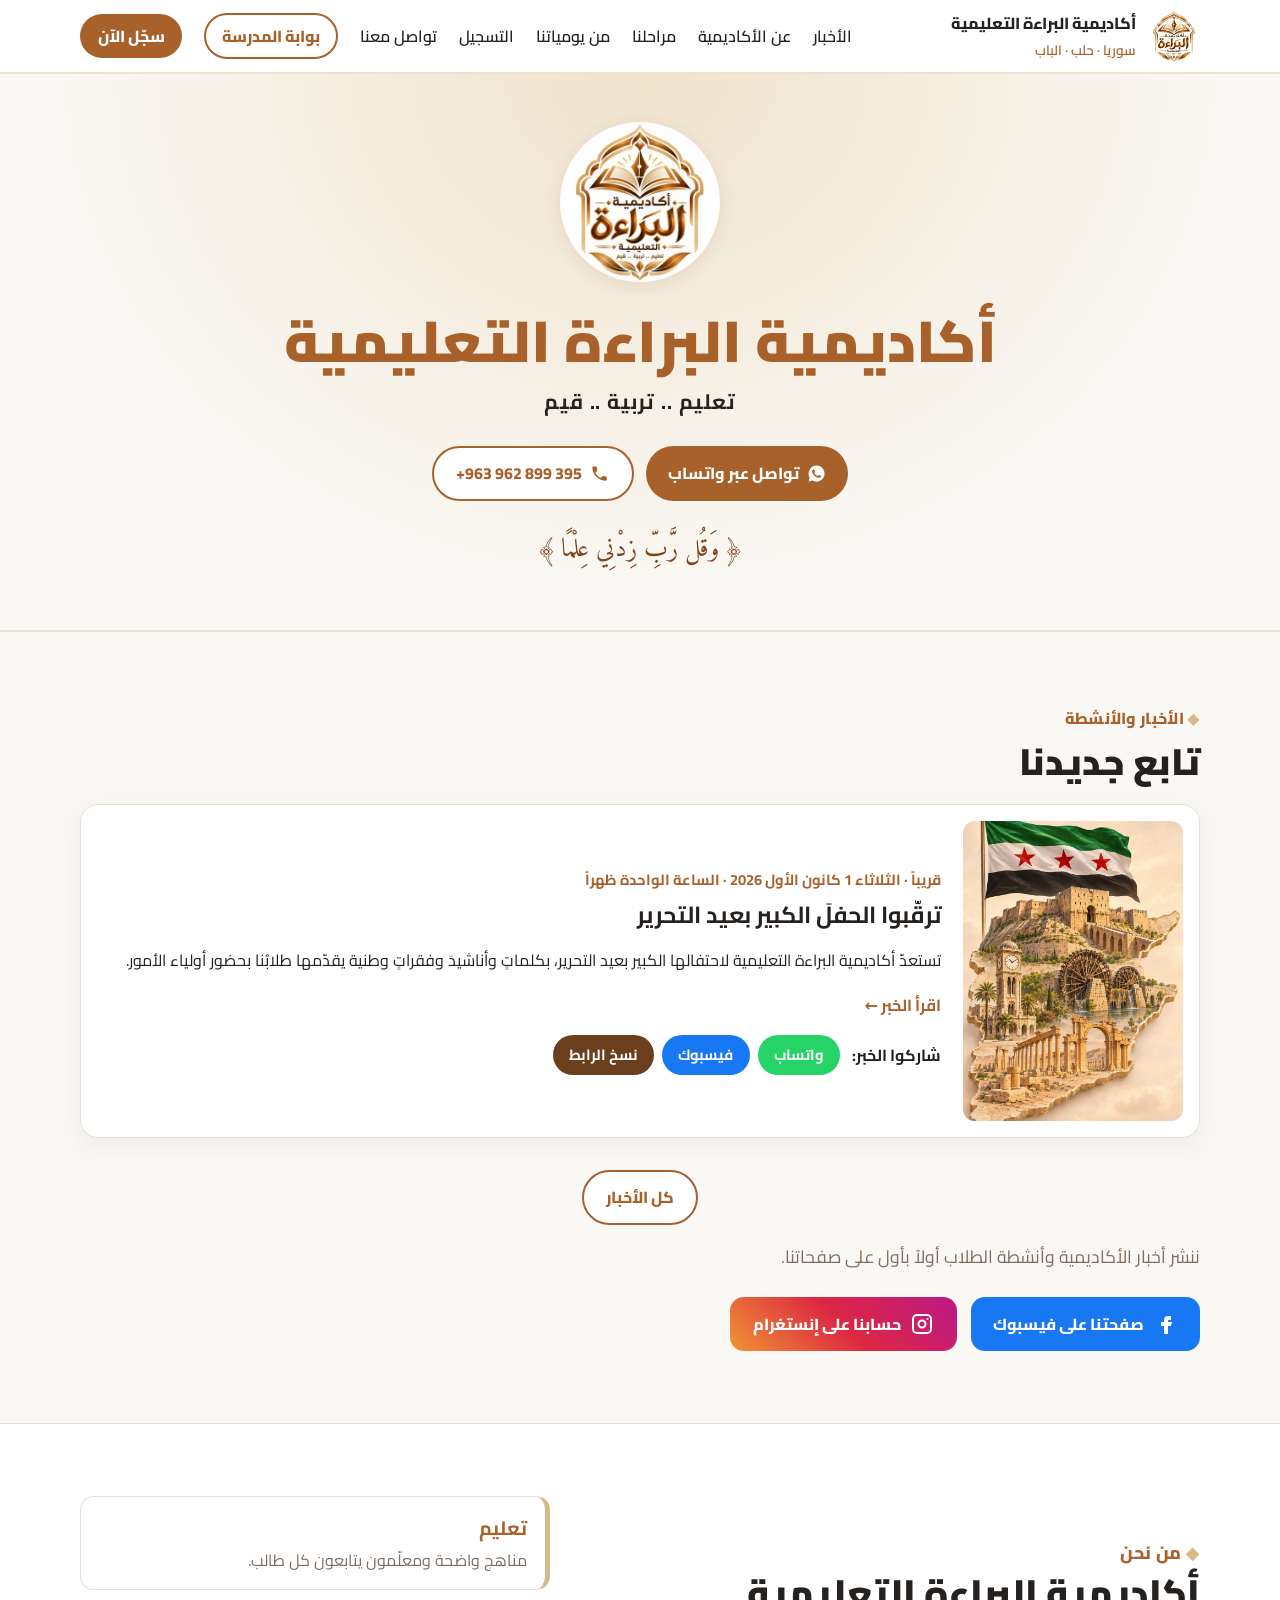
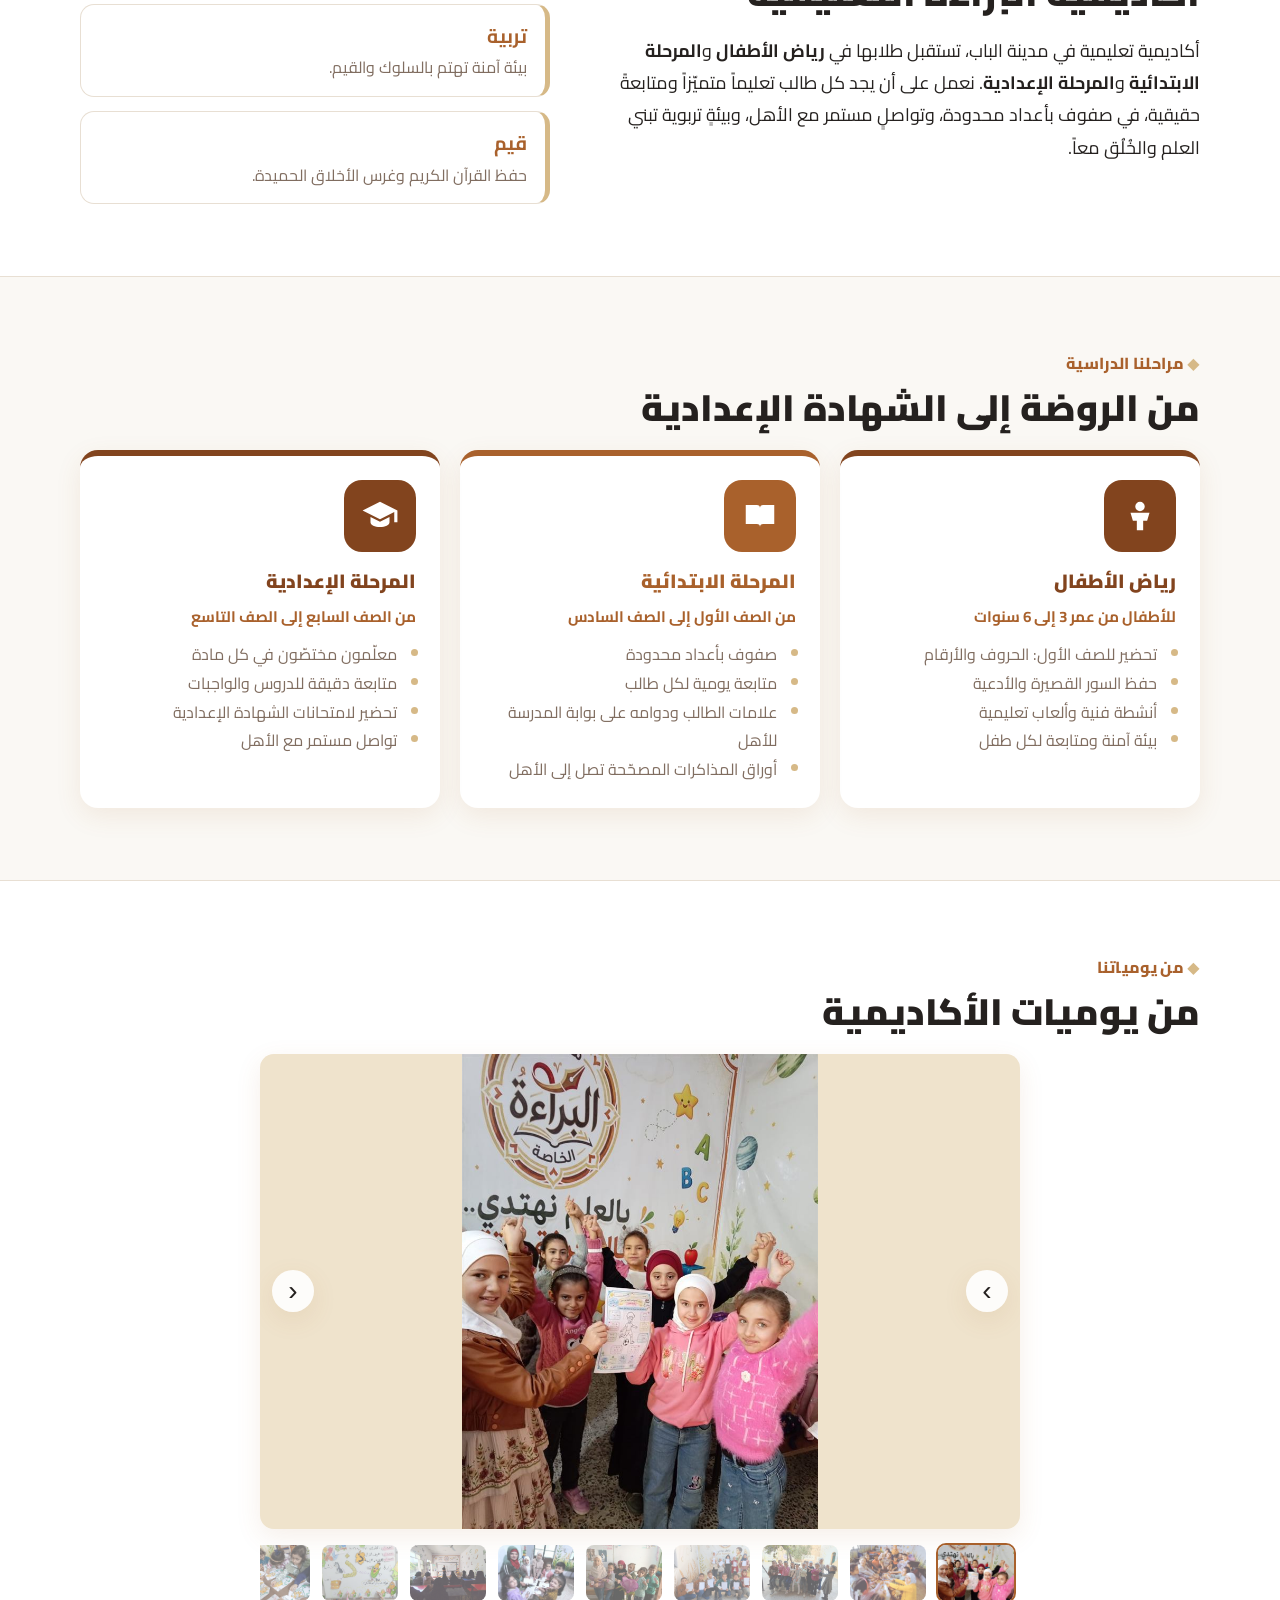
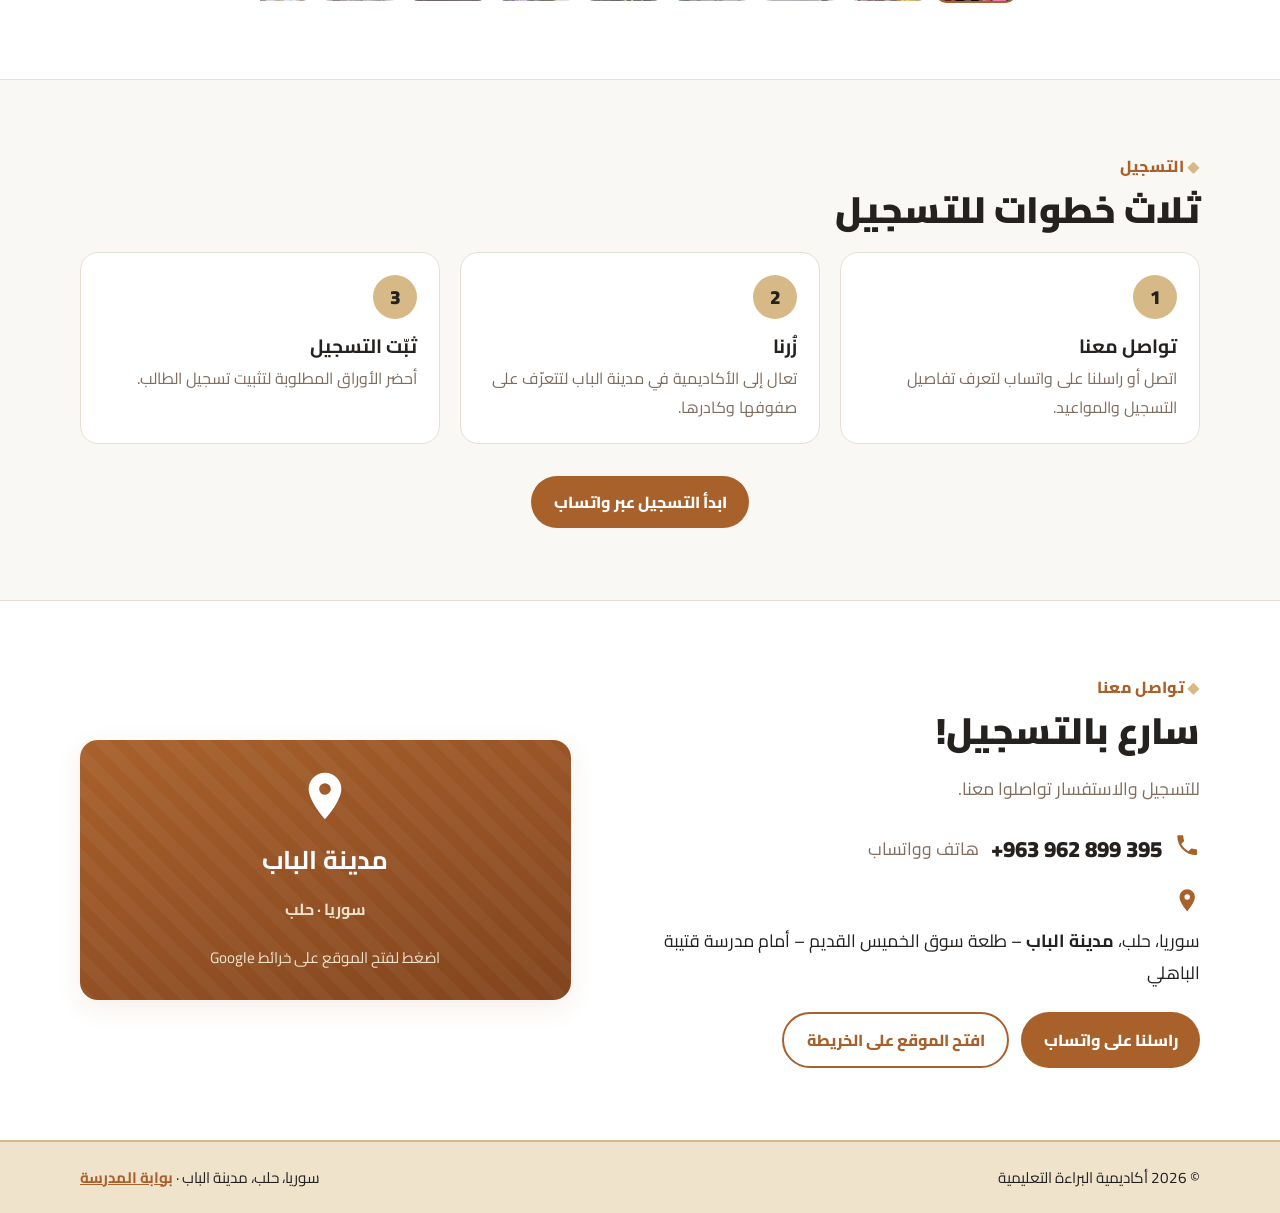
==== commit 5471a8ae: "«مراحلنا الدراسية» (kindergarten, primary, preparatory); «كل الأخبار» archive; news pages built from" ====
--- a/index.html
+++ b/index.html
@@ -22,7 +22,7 @@
   <link rel="preconnect" href="https://fonts.googleapis.com">
   <link rel="preconnect" href="https://fonts.gstatic.com" crossorigin>
   <link href="https://fonts.googleapis.com/css2?family=Amiri:wght@700&family=Cairo:wght@400;600;700;800;900&display=swap" rel="stylesheet">
-  <link rel="stylesheet" href="styles.css?v=2026-11-25-share">
+  <link rel="stylesheet" href="styles.css?v=2026-11-26-news">
 </head>
 <body>
   <header class="site-header">
@@ -36,6 +36,7 @@
       <nav class="site-nav" aria-label="القائمة الرئيسية">
         <a href="#news">الأخبار</a>
         <a href="#about">عن الأكاديمية</a>
+        <a href="#stages">مراحلنا</a>
         <a href="#gallery">من يومياتنا</a>
         <a href="#register">التسجيل</a>
         <a href="#contact">تواصل معنا</a>
@@ -71,13 +72,14 @@
       <div class="wrap">
         <p class="eyebrow">الأخبار والأنشطة</p>
         <h2>تابع جديدنا</h2>
+        <!-- news:start -->
         <div class="news-list">
           <article class="news-item">
-            <img src="assets/news-liberation.jpg" alt="علم سوريا فوق خريطتها ومعالمها: قلعة حلب وساعة حمص ونواعير حماة وأقواس تدمر" width="800" height="1200" loading="lazy">
+            <a href="/news/liberation"><img src="/assets/news-liberation.jpg" alt="علم سوريا فوق خريطتها ومعالمها: قلعة حلب وساعة حمص ونواعير حماة وأقواس تدمر" loading="lazy"></a>
             <div class="news-body">
-              <p class="news-date">قريباً · الثلاثاء 1 كانون الأول 2026</p>
+              <p class="news-date">قريباً · الثلاثاء 1 كانون الأول 2026 · الساعة الواحدة ظهراً</p>
               <h3><a href="/news/liberation">ترقّبوا الحفلَ الكبير بعيد التحرير</a></h3>
-              <p>تستعدّ أكاديمية البراءة التعليمية لاحتفالها الكبير بعيد التحرير، يشارك فيه طلابُنا بكلماتٍ وأناشيدَ وفقراتٍ وطنية، ويحضره أولياءُ الأمور ليشاركوا أبناءهم الفرحة. تابعونا لمعرفة التفاصيل.</p>
+              <p>تستعدّ أكاديمية البراءة التعليمية لاحتفالها الكبير بعيد التحرير، بكلماتٍ وأناشيدَ وفقراتٍ وطنية يقدّمها طلابُنا بحضور أولياء الأمور.</p>
               <p><a class="news-more" href="/news/liberation">اقرأ الخبر ←</a></p>
               <div class="share">
                 <span>شاركوا الخبر:</span>
@@ -88,6 +90,8 @@
             </div>
           </article>
         </div>
+          <p class="center"><a class="btn btn-outline" href="/news/">كل الأخبار</a></p>
+        <!-- news:end -->
         <p class="lead">ننشر أخبار الأكاديمية وأنشطة الطلاب أولاً بأول على صفحاتنا.</p>
         <div class="social">
           <a class="social-link fb" href="https://www.facebook.com/Schoolalbaraah" target="_blank" rel="noopener">
@@ -117,7 +121,34 @@
       </div>
     </section>
 
-    <section id="gallery" class="section section-tint">
+    <section id="stages" class="section section-tint">
+      <div class="wrap">
+        <p class="eyebrow">مراحلنا الدراسية</p>
+        <h2>من الروضة إلى الشهادة الإعدادية</h2>
+        <div class="cards">
+          <div class="card card-blue">
+            <span class="card-icon"><svg viewBox="0 0 24 24" aria-hidden="true"><path d="M12 3a3 3 0 1 1 0 6 3 3 0 0 1 0-6Zm-6 7h12l-1.5 5H14v6h-4v-6H7.5L6 10Z"/></svg></span>
+            <h4>رياض الأطفال</h4>
+            <p class="card-tag">للأطفال من عمر 3 إلى 6 سنوات</p>
+            <ul><li>تحضير للصف الأول: الحروف والأرقام</li><li>حفظ السور القصيرة والأدعية</li><li>أنشطة فنية وألعاب تعليمية</li><li>بيئة آمنة ومتابعة لكل طفل</li></ul>
+          </div>
+          <div class="card card-brown">
+            <span class="card-icon"><svg viewBox="0 0 24 24" aria-hidden="true"><path d="M3 5h7a2 2 0 0 1 2 2v12a2 2 0 0 0-2-2H3V5Zm18 0h-7a2 2 0 0 0-2 2v12a2 2 0 0 1 2-2h7V5Z"/></svg></span>
+            <h4>المرحلة الابتدائية</h4>
+            <p class="card-tag">من الصف الأول إلى الصف السادس</p>
+            <ul><li>صفوف بأعداد محدودة</li><li>متابعة يومية لكل طالب</li><li>علامات الطالب ودوامه على بوابة المدرسة للأهل</li><li>أوراق المذاكرات المصحّحة تصل إلى الأهل</li></ul>
+          </div>
+          <div class="card card-blue">
+            <span class="card-icon"><svg viewBox="0 0 24 24" aria-hidden="true"><path d="M12 3 1 8.5 12 14l9-4.5V16h2V8.5L12 3Zm-6 9.6V16c0 1.7 2.7 3 6 3s6-1.3 6-3v-3.4L12 15.6 6 12.6Z"/></svg></span>
+            <h4>المرحلة الإعدادية</h4>
+            <p class="card-tag">من الصف السابع إلى الصف التاسع</p>
+            <ul><li>معلّمون مختصّون في كل مادة</li><li>متابعة دقيقة للدروس والواجبات</li><li>تحضير لامتحانات الشهادة الإعدادية</li><li>تواصل مستمر مع الأهل</li></ul>
+          </div>
+        </div>
+      </div>
+    </section>
+
+    <section id="gallery" class="section">
       <div class="wrap">
         <p class="eyebrow">من يومياتنا</p>
         <h2>من يوميات الأكاديمية</h2>
@@ -144,7 +175,7 @@
       </div>
     </section>
 
-    <section id="register" class="section">
+    <section id="register" class="section section-tint">
       <div class="wrap">
         <p class="eyebrow">التسجيل</p>
         <h2>ثلاث خطوات للتسجيل</h2>
@@ -197,7 +228,7 @@
     // Photos open full size; a click anywhere or Esc closes them.
     (function () {
       var viewer = document.getElementById('viewer'), big = viewer.querySelector('img');
-      document.querySelectorAll('.card-photo, .gallery-main, .news-item img').forEach(function (photo) {
+      document.querySelectorAll('.card-photo, .gallery-main').forEach(function (photo) {
         photo.tabIndex = 0;
         photo.setAttribute('role', 'button');
         function open() { big.src = photo.src; big.alt = photo.alt; viewer.showModal(); }
--- a/styles.css
+++ b/styles.css
@@ -123,6 +123,7 @@
 .card-gold h3 { color: var(--brown-700); }
 .card .tag { display: inline-block; margin: 8px 0 10px; padding: .1em .9em; border-radius: 999px; background: var(--accent); color: #fff; font-size: .9rem; font-weight: 700; }
 .card-gold .tag { color: var(--brown-900); }
+.card-tag { margin: -2px 0 10px; color: var(--copper); font-weight: 700; font-size: .95rem; }
 .card ul { margin: 0; padding-inline-start: 1.2em; color: var(--muted); }
 .card li::marker { color: var(--gold); }
 .card .card-photo { display: block; width: 100%; height: auto; aspect-ratio: 4 / 3; object-fit: cover; border-radius: 12px; margin-top: 16px; }
@@ -219,7 +220,8 @@
 .news-page h1 { font-size: clamp(1.6rem, 4vw, 2.3rem); margin: 6px 0 18px; }
 .news-hero { width: 100%; max-height: 640px; object-fit: cover; border-radius: 18px; margin-bottom: 18px; }
 .news-page p { line-height: 2; font-size: 1.05rem; }
-.news-body h3 a { color: inherit; text-decoration: none; }
+.news-body h2, .news-body h3 { margin: 0 0 10px; font-size: 1.45rem; }
+.news-body h2 a, .news-body h3 a { color: inherit; text-decoration: none; }
 .news-more { color: var(--copper); font-weight: 700; text-decoration: none; }
 .share { display: flex; flex-wrap: wrap; align-items: center; gap: 8px; margin-top: 12px; }
 .share span { font-weight: 700; color: var(--ink); margin-inline-end: 4px; }
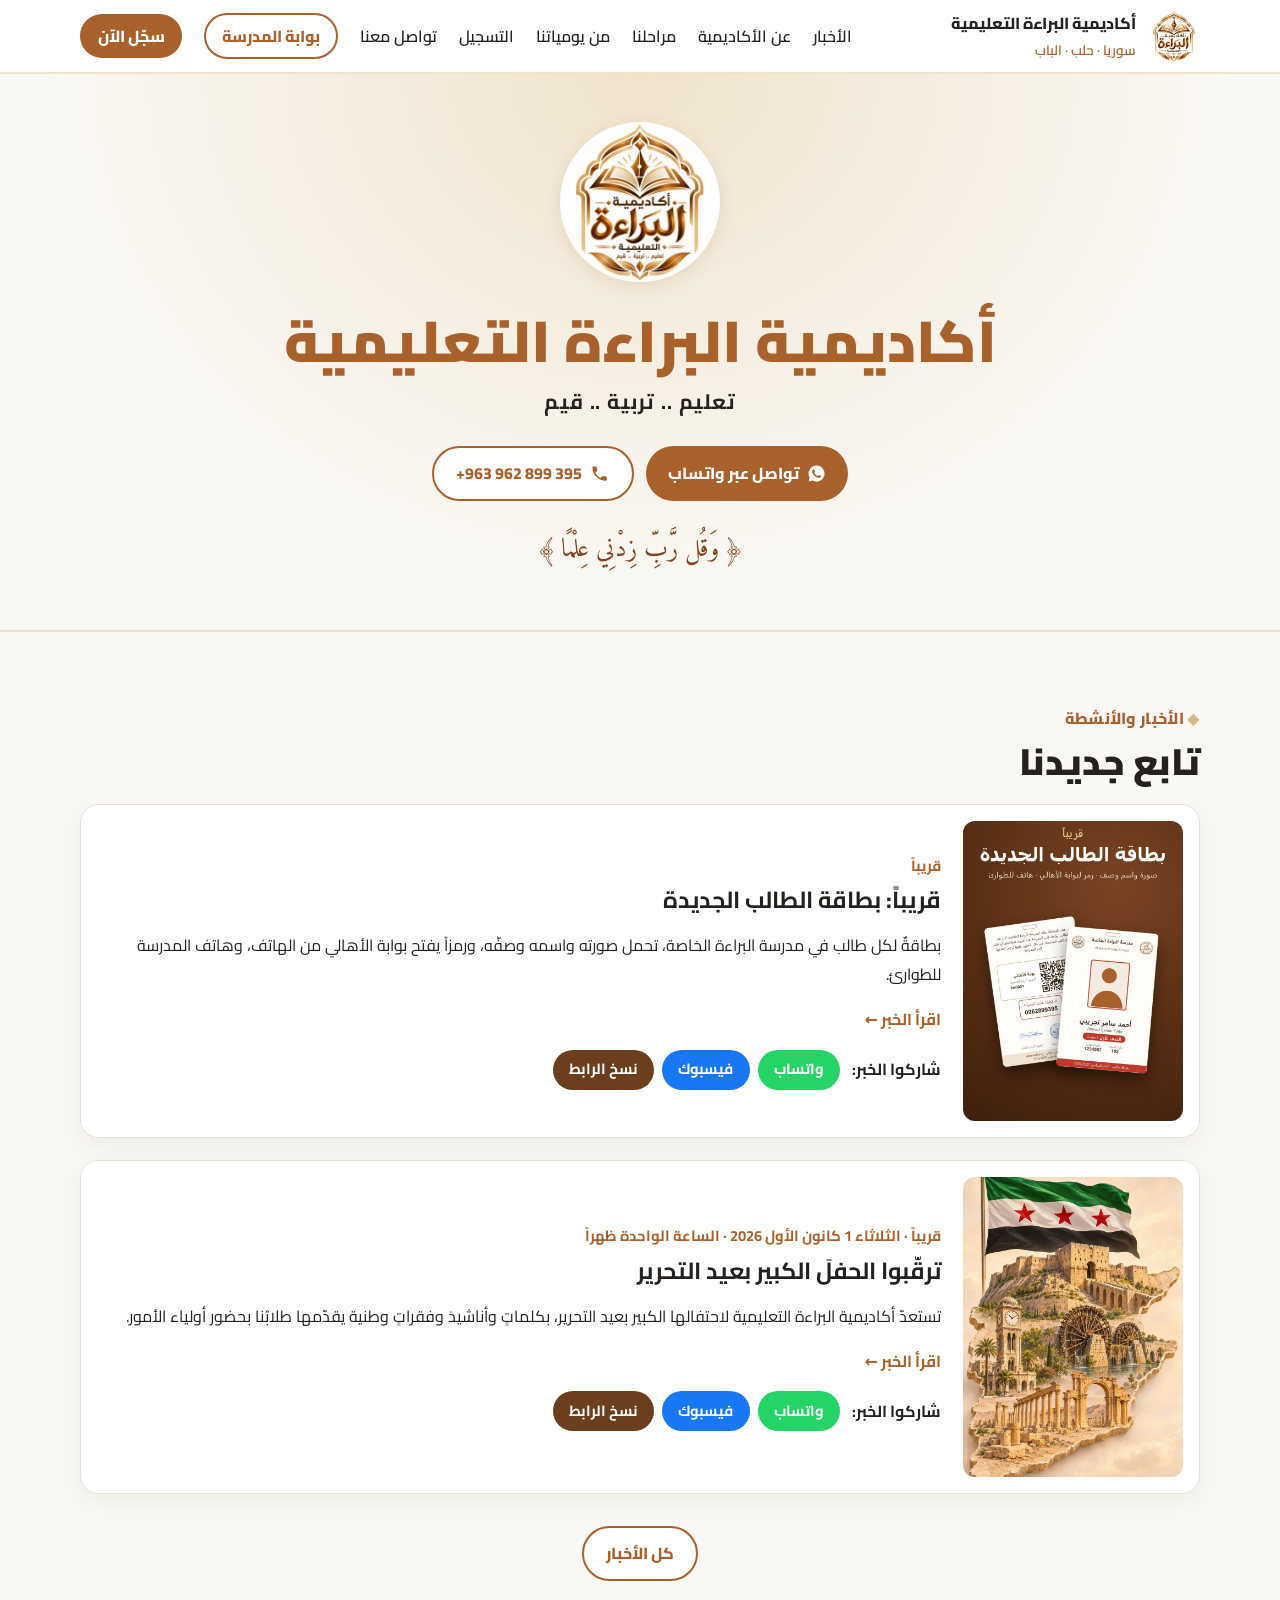
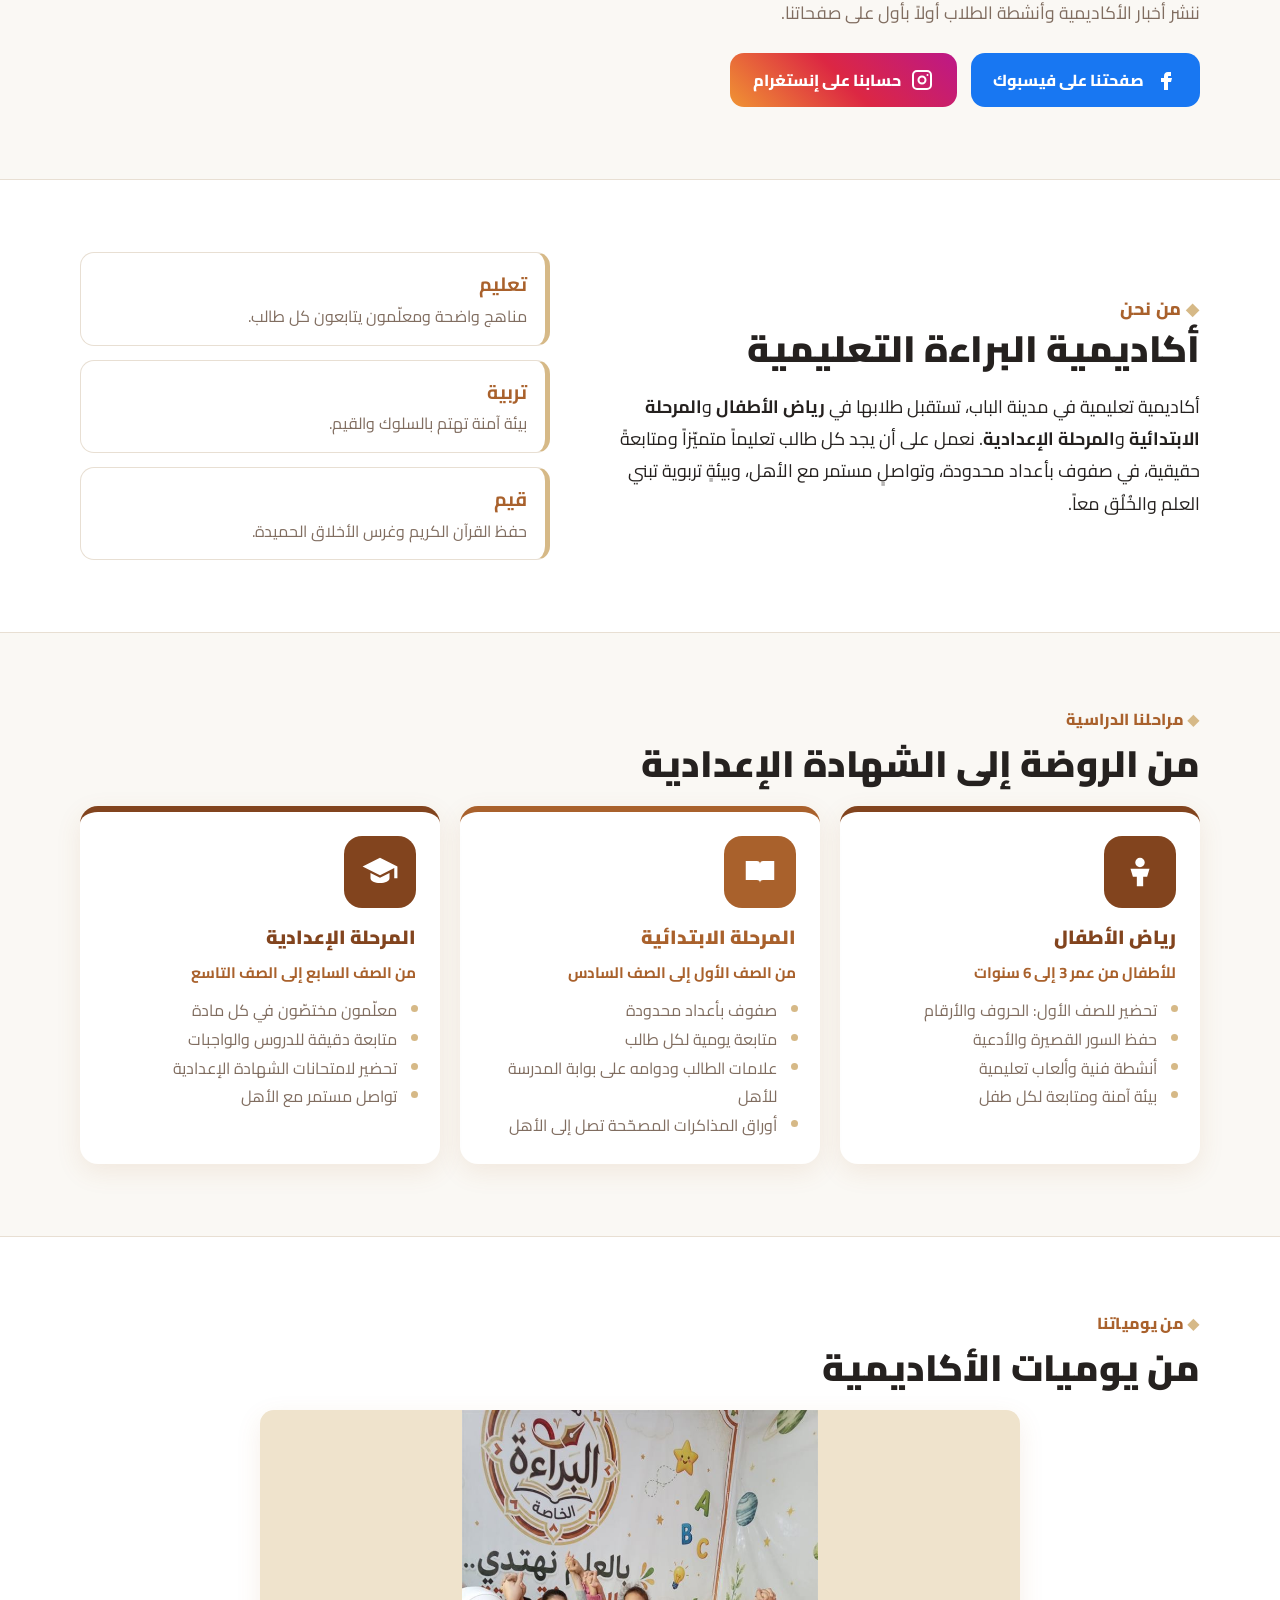
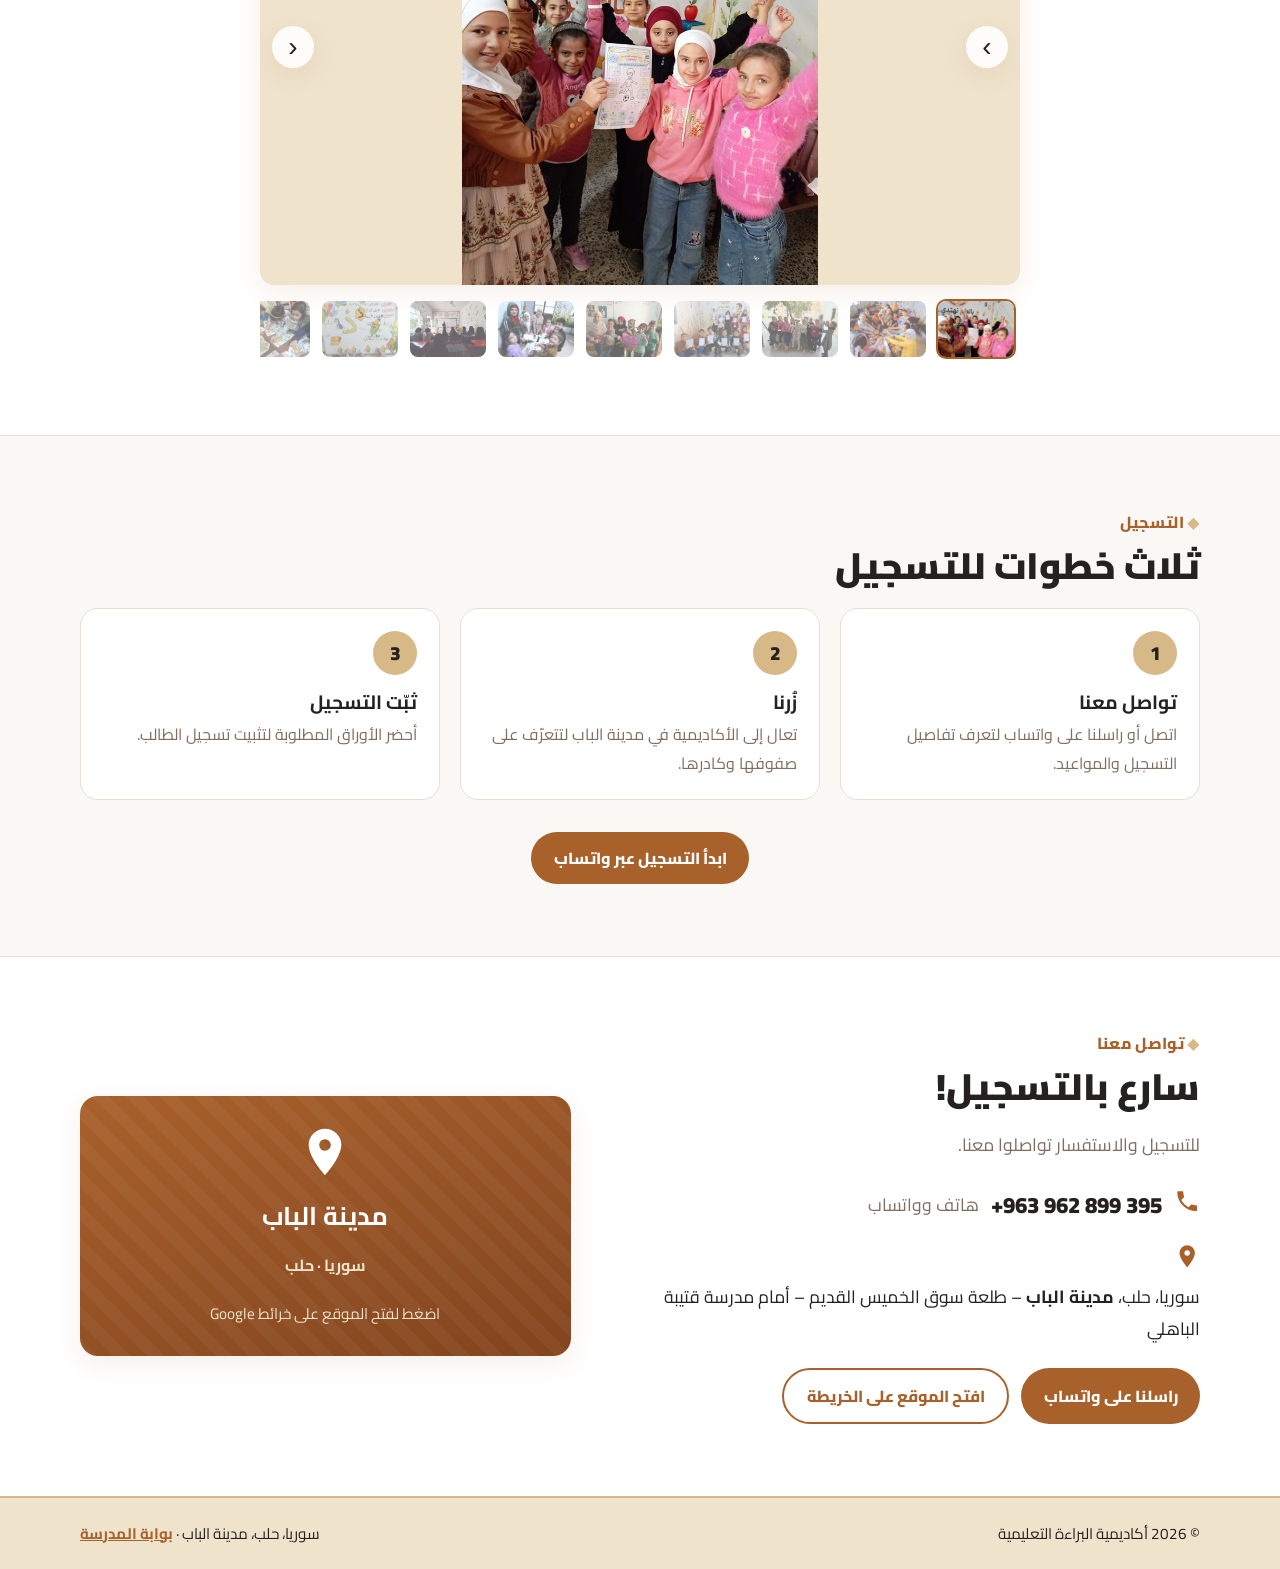
==== commit cc0e87c3: "News: «قريباً: بطاقة الطالب الجديدة», with its page, poster and share picture Co-Authored-By: Claude" ====
--- a/index.html
+++ b/index.html
@@ -23,6 +23,34 @@
   <link rel="preconnect" href="https://fonts.gstatic.com" crossorigin>
   <link href="https://fonts.googleapis.com/css2?family=Amiri:wght@700&family=Cairo:wght@400;600;700;800;900&display=swap" rel="stylesheet">
   <link rel="stylesheet" href="styles.css?v=2026-11-26-news">
+  <script type="application/ld+json">
+{
+  "@context": "https://schema.org",
+  "@type": "School",
+  "name": "أكاديمية البراءة التعليمية",
+  "alternateName": [
+    "Al-Baraa Educational Academy",
+    "مدرسة البراءة الخاصة"
+  ],
+  "url": "https://albaraah.org/",
+  "logo": "https://albaraah.org/assets/academy.jpg",
+  "image": "https://albaraah.org/assets/share.jpg",
+  "description": "أكاديمية تعليمية في مدينة الباب: رياض الأطفال، والمرحلة الابتدائية، والمرحلة الإعدادية.",
+  "telephone": "+963962899395",
+  "address": {
+    "@type": "PostalAddress",
+    "streetAddress": "طلعة سوق الخميس القديم، أمام مدرسة قتيبة الباهلي",
+    "addressLocality": "الباب",
+    "addressRegion": "حلب",
+    "addressCountry": "SY"
+  },
+  "hasMap": "https://maps.app.goo.gl/GENuMQyEyhuiEsmD9",
+  "sameAs": [
+    "https://www.facebook.com/Schoolalbaraah",
+    "https://www.instagram.com/albaraah_school"
+  ]
+}
+  </script>
 </head>
 <body>
   <header class="site-header">
@@ -75,6 +103,21 @@
         <!-- news:start -->
         <div class="news-list">
           <article class="news-item">
+            <a href="/news/student-card"><img src="/assets/news-student-card.jpg" alt="وجه بطاقة الطالب الجديدة وظهرها: صورة الطالب واسمه وصفّه، ورمز بوابة الأهالي وهاتف الطوارئ" loading="lazy"></a>
+            <div class="news-body">
+              <p class="news-date">قريباً</p>
+              <h3><a href="/news/student-card">قريباً: بطاقة الطالب الجديدة</a></h3>
+              <p>بطاقةٌ لكل طالب في مدرسة البراءة الخاصة، تحمل صورته واسمه وصفّه، ورمزاً يفتح بوابة الأهالي من الهاتف، وهاتف المدرسة للطوارئ.</p>
+              <p><a class="news-more" href="/news/student-card">اقرأ الخبر ←</a></p>
+              <div class="share">
+                <span>شاركوا الخبر:</span>
+                <a class="share-btn share-wa" href="https://wa.me/?text=%D9%82%D8%B1%D9%8A%D8%A8%D8%A7%D9%8B%3A%20%D8%A8%D8%B7%D8%A7%D9%82%D8%A9%20%D8%A7%D9%84%D8%B7%D8%A7%D9%84%D8%A8%20%D8%A7%D9%84%D8%AC%D8%AF%D9%8A%D8%AF%D8%A9%20%E2%80%94%20%D8%A3%D9%83%D8%A7%D8%AF%D9%8A%D9%85%D9%8A%D8%A9%20%D8%A7%D9%84%D8%A8%D8%B1%D8%A7%D8%A1%D8%A9%20%D8%A7%D9%84%D8%AA%D8%B9%D9%84%D9%8A%D9%85%D9%8A%D8%A9%0Ahttps%3A//albaraah.org/news/student-card" target="_blank" rel="noopener">واتساب</a>
+                <a class="share-btn share-fb" href="https://www.facebook.com/sharer/sharer.php?u=https%3A%2F%2Falbaraah.org%2Fnews%2Fstudent-card" target="_blank" rel="noopener">فيسبوك</a>
+                <button type="button" class="share-btn share-copy" data-copy="https://albaraah.org/news/student-card">نسخ الرابط</button>
+              </div>
+            </div>
+          </article>
+          <article class="news-item">
             <a href="/news/liberation"><img src="/assets/news-liberation.jpg" alt="علم سوريا فوق خريطتها ومعالمها: قلعة حلب وساعة حمص ونواعير حماة وأقواس تدمر" loading="lazy"></a>
             <div class="news-body">
               <p class="news-date">قريباً · الثلاثاء 1 كانون الأول 2026 · الساعة الواحدة ظهراً</p>
@@ -224,33 +267,6 @@
     <button type="button" class="viewer-close" aria-label="إغلاق">×</button>
   </dialog>
   <script src="/share.js"></script>
-  <script>
-    // Photos open full size; a click anywhere or Esc closes them.
-    (function () {
-      var viewer = document.getElementById('viewer'), big = viewer.querySelector('img');
-      document.querySelectorAll('.card-photo, .gallery-main').forEach(function (photo) {
-        photo.tabIndex = 0;
-        photo.setAttribute('role', 'button');
-        function open() { big.src = photo.src; big.alt = photo.alt; viewer.showModal(); }
-        photo.addEventListener('click', open);
-        photo.addEventListener('keydown', function (e) { if (e.key === 'Enter' || e.key === ' ') { e.preventDefault(); open(); } });
-      });
-      viewer.addEventListener('click', function () { viewer.close(); });
-      // Gallery: one main photo; the thumbnails and arrows choose which.
-      document.querySelectorAll('[data-gallery]').forEach(function (gallery) {
-        var main = gallery.querySelector('.gallery-main'), thumbs = [].slice.call(gallery.querySelectorAll('.gallery-thumbs button')), current = 0;
-        function show(i) {
-          current = (i + thumbs.length) % thumbs.length;
-          var img = thumbs[current].querySelector('img');
-          main.src = img.src; main.alt = img.alt;
-          thumbs.forEach(function (t, n) { t.classList.toggle('is-active', n === current); });
-          thumbs[current].scrollIntoView({ block: 'nearest', inline: 'nearest' });
-        }
-        thumbs.forEach(function (t, n) { t.addEventListener('click', function () { show(n); }); });
-        gallery.querySelector('.gallery-prev').addEventListener('click', function () { show(current - 1); });
-        gallery.querySelector('.gallery-next').addEventListener('click', function () { show(current + 1); });
-      });
-    })();
-  </script>
+  <script src="/gallery.js"></script>
 </body>
 </html>
